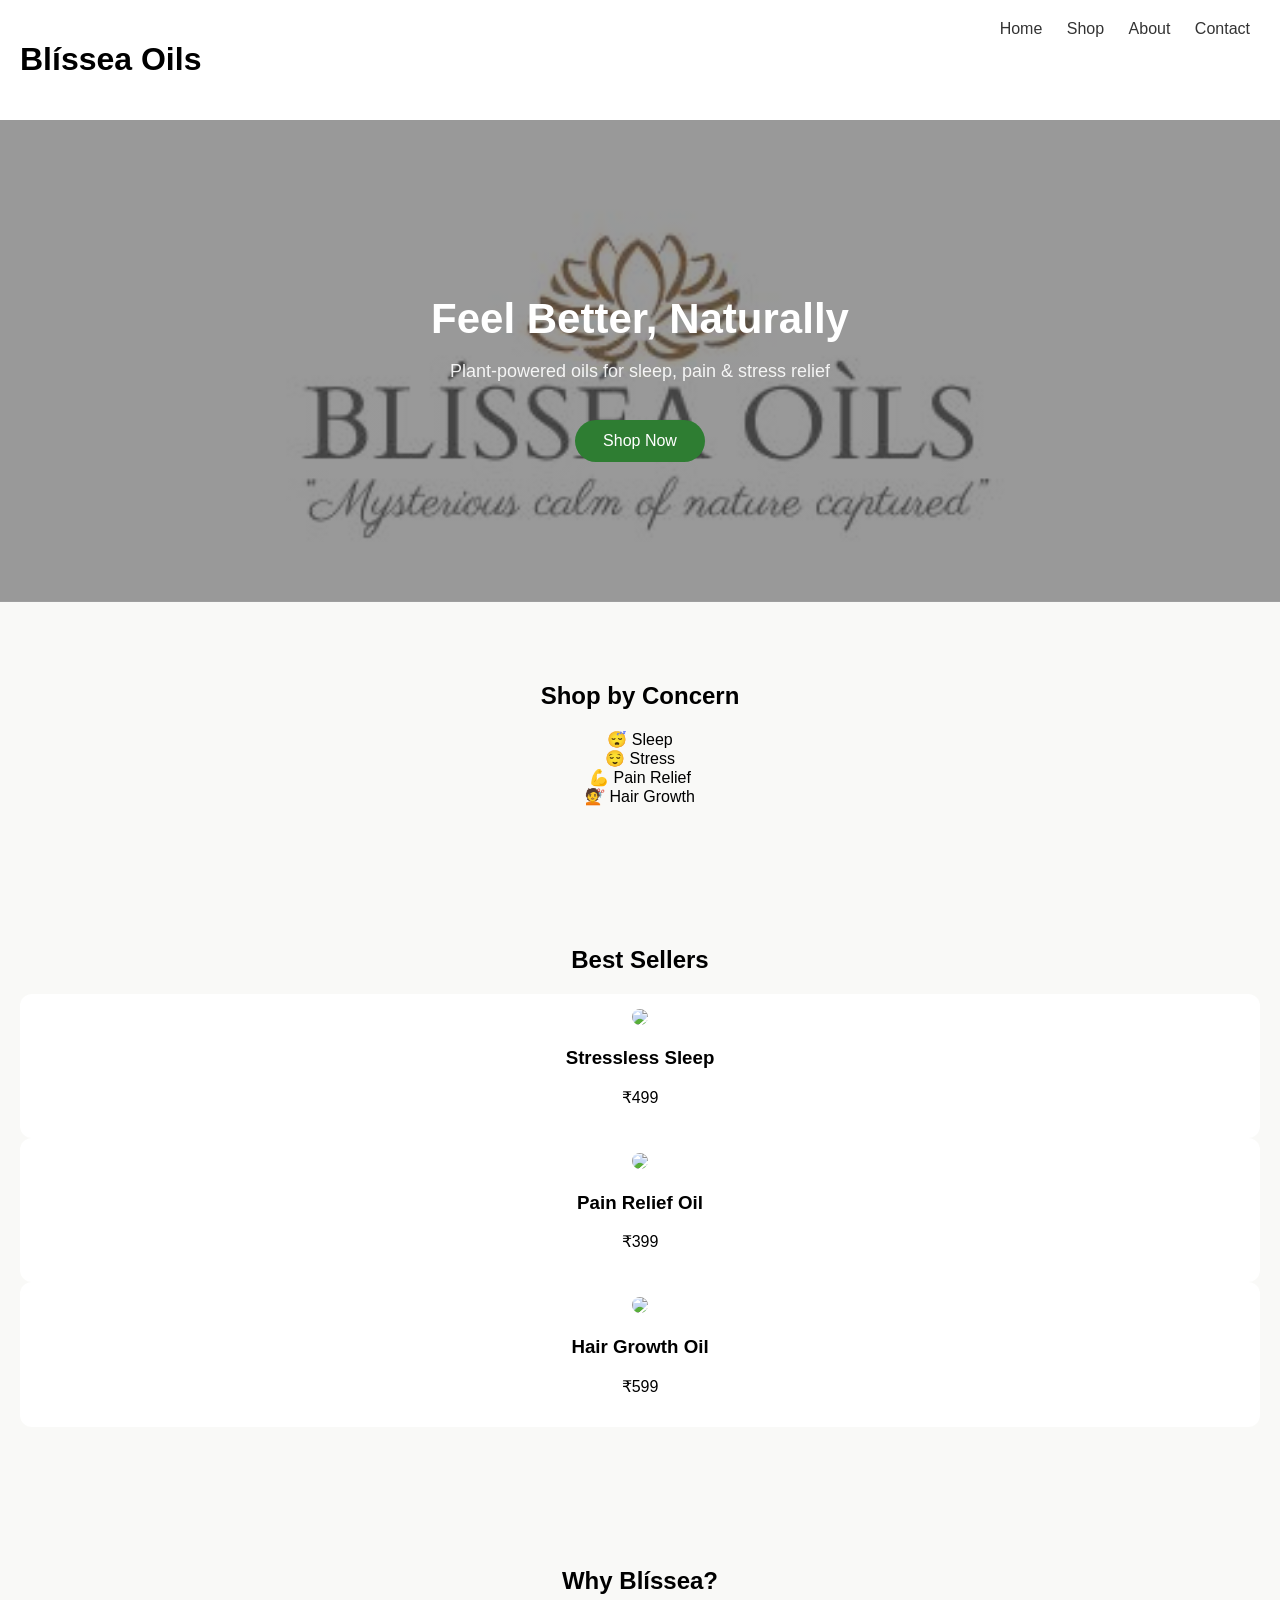
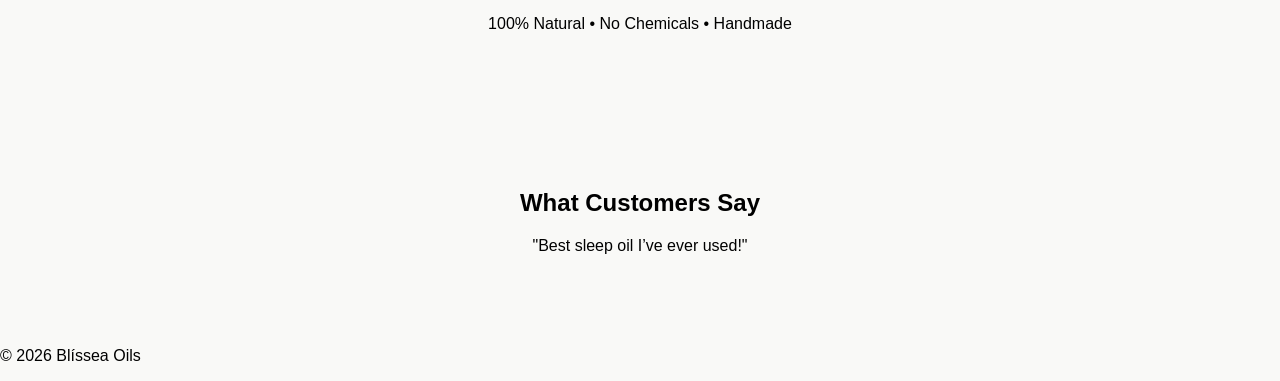
==== index.html @ c5b2d0a0 "Add files via upload" ====
<!DOCTYPE html>
<html lang="en">
<head>
  <meta charset="UTF-8">
  <title>Blíssea Oils</title>
  <link rel="stylesheet" href="style.css">
</head>
<body>

<!-- NAVBAR -->
<header>
  <h1>Blíssea Oils</h1>
  <nav>
    <a href="#">Home</a>
    <a href="#">Shop</a>
    <a href="#">About</a>
    <a href="#">Contact</a>
  </nav>
</header>

<!-- HERO -->
<section class="hero">
  <h2>Feel Better, Naturally</h2>
  <p>Plant-powered oils for sleep, pain & stress relief</p>
  <button>Shop Now</button>
</section>

<!-- CATEGORIES -->
<section class="categories">
  <h2>Shop by Concern</h2>
  <div class="grid">
    <div>😴 Sleep</div>
    <div>😌 Stress</div>
    <div>💪 Pain Relief</div>
    <div>💇 Hair Growth</div>
  </div>
</section>

<!-- PRODUCTS -->
<section class="products">
  <h2>Best Sellers</h2>
  <div class="grid">
    <div class="card">
      <img src="images/sleep.jpg">
      <h3>Stressless Sleep</h3>
      <p>₹499</p>
    </div>

    <div class="card">
      <img src="images/pain.jpg">
      <h3>Pain Relief Oil</h3>
      <p>₹399</p>
    </div>

    <div class="card">
      <img src="images/hair.jpg">
      <h3>Hair Growth Oil</h3>
      <p>₹599</p>
    </div>
  </div>
</section>

<!-- WHY US -->
<section class="why">
  <h2>Why Blíssea?</h2>
  <p>100% Natural • No Chemicals • Handmade</p>
</section>

<!-- TESTIMONIAL -->
<section class="testimonials">
  <h2>What Customers Say</h2>
  <p>"Best sleep oil I’ve ever used!"</p>
</section>

<!-- FOOTER -->
<footer>
  <p>© 2026 Blíssea Oils</p>
</footer>

</body>
</html>
---- style.css ----
body {
  font-family: Arial;
  margin: 0;
  background: #f9f9f7;
}

header {
  display: flex;
  justify-content: space-between;
  padding: 20px;
  background: white;
}

nav a {
  margin: 10px;
  text-decoration: none;
  color: #333;
}
.hero {
  background: linear-gradient(rgba(0,0,0,0.4), rgba(0,0,0,0.4)),
              url("./images/hero.jpg");
  background-size: cover;
  background-position: center;
  color: white;
  text-align: center;
  padding: 140px 20px;
}

section {
  padding: 60px 20px;
  text-align: center;
}

h2 {
  margin-bottom: 20px;
}
.hero h2 {
  font-size: 42px;
  margin-bottom: 10px;
}

.hero p {
  font-size: 18px;
  opacity: 0.9;
}

.hero button {
  margin-top: 20px;
  padding: 12px 28px;
  background: #2e7d32;
  border: none;
  color: white;
  font-size: 16px;
  border-radius: 30px;
  cursor: pointer;
}
}

.grid {
  display: flex;
  gap: 20px;
  padding: 20px;
}

.card {
  background: white;
  padding: 15px;
  border-radius: 12px;
  transition: 0.3s;
  text-align: center;
}

.card img {
  width: 100%;
  border-radius: 10px;
}

.card:hover {
  transform: translateY(-8px);
}
}

footer {
  text-align: center;
  padding: 20px;
}
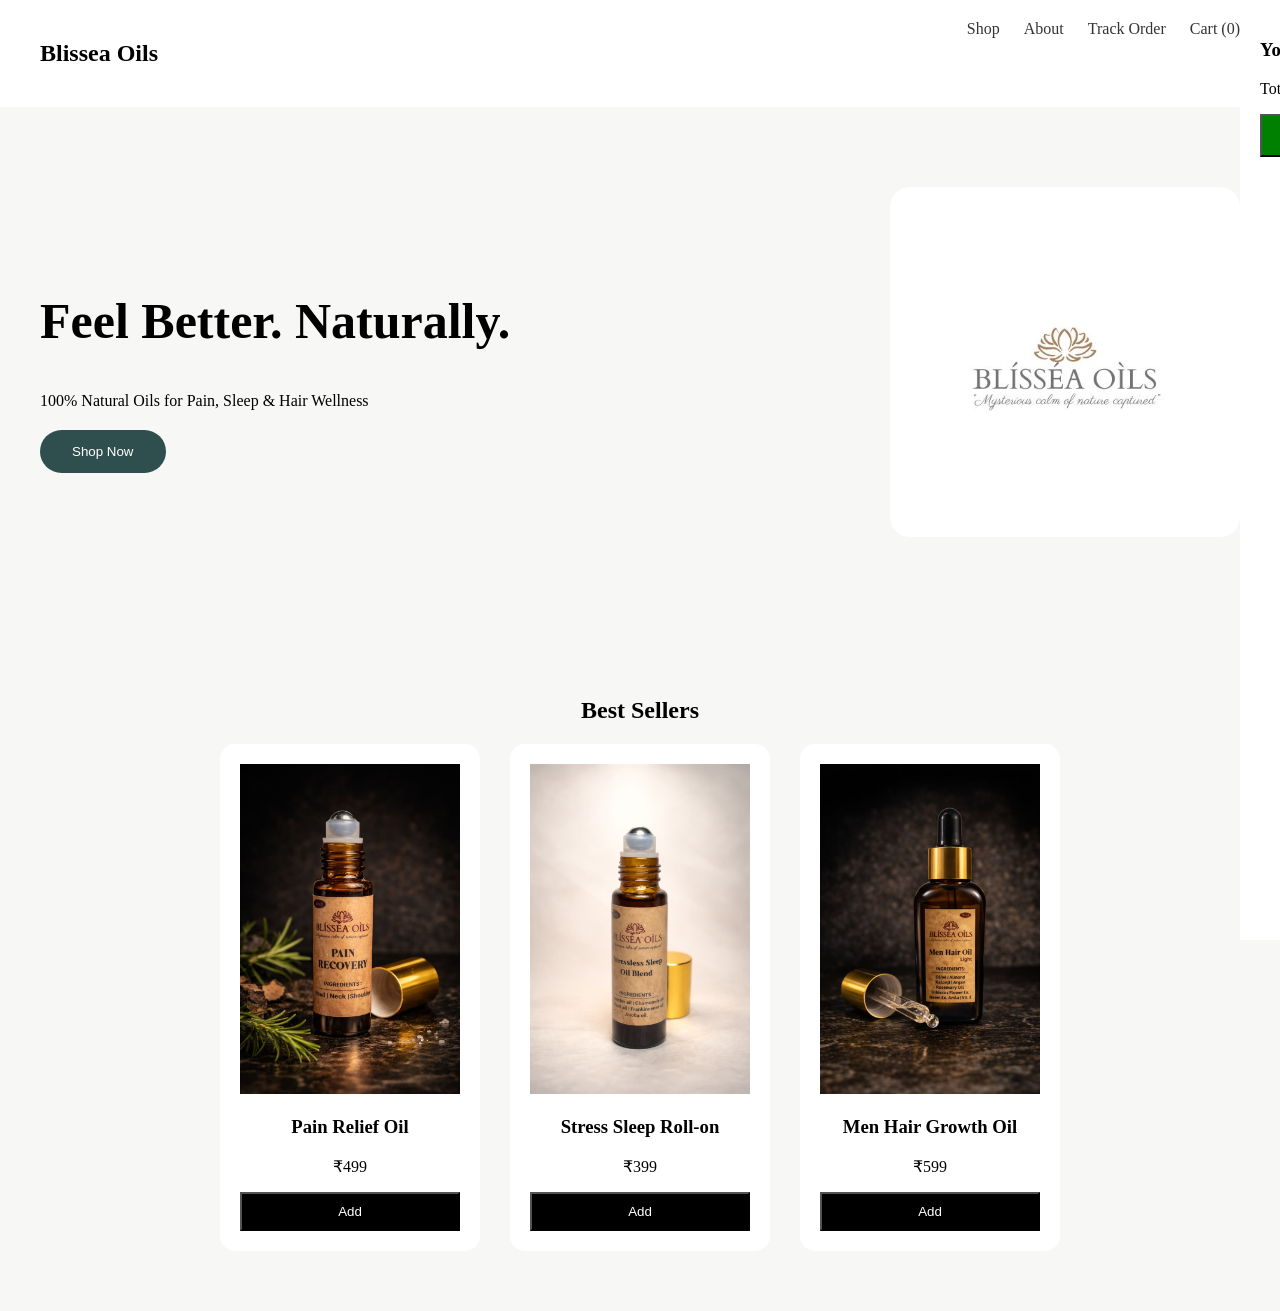
==== commit 5d3c4434: "Add files via upload" ====
--- a/index.html
+++ b/index.html
@@ -1,81 +1,77 @@
 <!DOCTYPE html>
 <html lang="en">
 <head>
-  <meta charset="UTF-8">
-  <title>Blíssea Oils</title>
-  <link rel="stylesheet" href="style.css">
+<meta charset="UTF-8">
+<meta name="viewport" content="width=device-width, initial-scale=1.0">
+<title>Blissea Oils</title>
+
+<link rel="stylesheet" href="style.css">
+
+<!-- Razorpay -->
+<script src="https://checkout.razorpay.com/v1/checkout.js"></script>
 </head>
+
 <body>
 
-<!-- NAVBAR -->
 <header>
-  <h1>Blíssea Oils</h1>
+  <h2 class="logo">Blissea Oils</h2>
   <nav>
-    <a href="#">Home</a>
-    <a href="#">Shop</a>
+    <a href="#products">Shop</a>
     <a href="#">About</a>
-    <a href="#">Contact</a>
+    <a href="track.html">Track Order</a>
+    <a href="#" onclick="toggleCart()">Cart (<span id="cart-count">0</span>)</a>
   </nav>
 </header>
 
 <!-- HERO -->
 <section class="hero">
-  <h2>Feel Better, Naturally</h2>
-  <p>Plant-powered oils for sleep, pain & stress relief</p>
-  <button>Shop Now</button>
+  <div class="hero-text">
+    <h1>Feel Better. Naturally.</h1>
+    <p>100% Natural Oils for Pain, Sleep & Hair Wellness</p>
+    <button onclick="scrollToProducts()">Shop Now</button>
+  </div>
+  <img src="images/hero.jpg" class="hero-img">
 </section>
 
-<!-- CATEGORIES -->
-<section class="categories">
-  <h2>Shop by Concern</h2>
-  <div class="grid">
-    <div>😴 Sleep</div>
-    <div>😌 Stress</div>
-    <div>💪 Pain Relief</div>
-    <div>💇 Hair Growth</div>
+<!-- PRODUCTS -->
+<section id="products">
+  <h2>Best Sellers</h2>
+
+  <div class="product-grid">
+
+    <div class="product">
+      <img src="images/pain.jpg">
+      <h3>Pain Relief Oil</h3>
+      <p>₹499</p>
+      <button onclick="addToCart('Pain Relief Oil', 499)">Add</button>
+    </div>
+
+    <div class="product">
+      <img src="images/sleep.jpg">
+      <h3>Stress Sleep Roll-on</h3>
+      <p>₹399</p>
+      <button onclick="addToCart('Stress Sleep Roll-on', 399)">Add</button>
+    </div>
+
+    <div class="product">
+      <img src="images/menhair.jpg">
+      <h3>Men Hair Growth Oil</h3>
+      <p>₹599</p>
+      <button onclick="addToCart('Men Hair Growth Oil', 599)">Add</button>
+    </div>
+
   </div>
 </section>
 
-<!-- PRODUCTS -->
-<section class="products">
-  <h2>Best Sellers</h2>
-  <div class="grid">
-    <div class="card">
-      <img src="images/sleep.jpg">
-      <h3>Stressless Sleep</h3>
-      <p>₹499</p>
-    </div>
+<!-- CART DRAWER -->
+<div id="cart" class="cart">
+  <h3>Your Cart</h3>
+  <ul id="cart-items"></ul>
+  <p>Total: ₹<span id="cart-total">0</span></p>
+  <button onclick="payNow()" class="checkout">Pay Now</button>
+</div>
 
-    <div class="card">
-      <img src="images/pain.jpg">
-      <h3>Pain Relief Oil</h3>
-      <p>₹399</p>
-    </div>
-
-    <div class="card">
-      <img src="images/hair.jpg">
-      <h3>Hair Growth Oil</h3>
-      <p>₹599</p>
-    </div>
-  </div>
-</section>
-
-<!-- WHY US -->
-<section class="why">
-  <h2>Why Blíssea?</h2>
-  <p>100% Natural • No Chemicals • Handmade</p>
-</section>
-
-<!-- TESTIMONIAL -->
-<section class="testimonials">
-  <h2>What Customers Say</h2>
-  <p>"Best sleep oil I’ve ever used!"</p>
-</section>
-
-<!-- FOOTER -->
-<footer>
-  <p>© 2026 Blíssea Oils</p>
-</footer>
+<script src="script.js"></script>
 
 </body>
 </html>
--- a/style.css
+++ b/style.css
@@ -1,86 +1,122 @@
 body {
-  font-family: Arial;
   margin: 0;
-  background: #f9f9f7;
+  font-family: 'Segoe UI';
+  background: #f7f7f5;
 }
 
+/* NAV */
 header {
   display: flex;
   justify-content: space-between;
-  padding: 20px;
+  padding: 20px 40px;
   background: white;
+  position: sticky;
+  top: 0;
 }
 
 nav a {
-  margin: 10px;
+  margin-left: 20px;
+  color: #333;
   text-decoration: none;
-  color: #333;
-}
-.hero {
-  background: linear-gradient(rgba(0,0,0,0.4), rgba(0,0,0,0.4)),
-              url("./images/hero.jpg");
-  background-size: cover;
-  background-position: center;
-  color: white;
-  text-align: center;
-  padding: 140px 20px;
 }
 
-section {
+/* HERO */
+.hero {
+  display: flex;
+  align-items: center;
+  justify-content: space-between;
+  padding: 80px 40px;
+}
+
+.hero h1 {
+  font-size: 50px;
+}
+
+.hero p {
+  margin: 20px 0;
+}
+
+.hero button {
+  background: #2f4f4f;
+  color: white;
+  padding: 14px 32px;
+  border-radius: 30px;
+  border: none;
+}
+
+.hero-img {
+  width: 350px;
+  border-radius: 20px;
+}
+
+/* PRODUCTS */
+#products {
   padding: 60px 20px;
   text-align: center;
 }
 
-h2 {
-  margin-bottom: 20px;
-}
-.hero h2 {
-  font-size: 42px;
-  margin-bottom: 10px;
+.product-grid {
+  display: flex;
+  flex-wrap: wrap;
+  justify-content: center;
+  gap: 30px;
 }
 
-.hero p {
-  font-size: 18px;
-  opacity: 0.9;
+.product {
+  background: white;
+  padding: 20px;
+  border-radius: 15px;
+  width: 220px;
+  transition: 0.3s;
 }
 
-.hero button {
-  margin-top: 20px;
-  padding: 12px 28px;
-  background: #2e7d32;
-  border: none;
-  color: white;
-  font-size: 16px;
-  border-radius: 30px;
-  cursor: pointer;
-}
+.product:hover {
+  transform: translateY(-5px);
 }
 
-.grid {
-  display: flex;
-  gap: 20px;
-  padding: 20px;
+.product img {
+  width: 100%;
 }
 
-.card {
-  background: white;
-  padding: 15px;
-  border-radius: 12px;
-  transition: 0.3s;
-  text-align: center;
+.product button {
+  background: black;
+  color: white;
+  padding: 10px;
+  width: 100%;
 }
 
-.card img {
-  width: 100%;
-  border-radius: 10px;
+/* CART */
+.cart {
+  position: fixed;
+  right: -320px;
+  top: 0;
+  width: 320px;
+  height: 100%;
+  background: white;
+  padding: 20px;
+  transition: 0.3s;
 }
 
-.card:hover {
-  transform: translateY(-8px);
-}
+.cart.active {
+  right: 0;
 }
 
-footer {
-  text-align: center;
-  padding: 20px;
+.checkout {
+  background: green;
+  color: white;
+  padding: 12px;
+  width: 100%;
+}
+
+/* MOBILE */
+@media(max-width:768px){
+  .hero {
+    flex-direction: column;
+    text-align: center;
+  }
+
+  .hero-img {
+    margin-top: 20px;
+    width: 90%;
+  }
 }
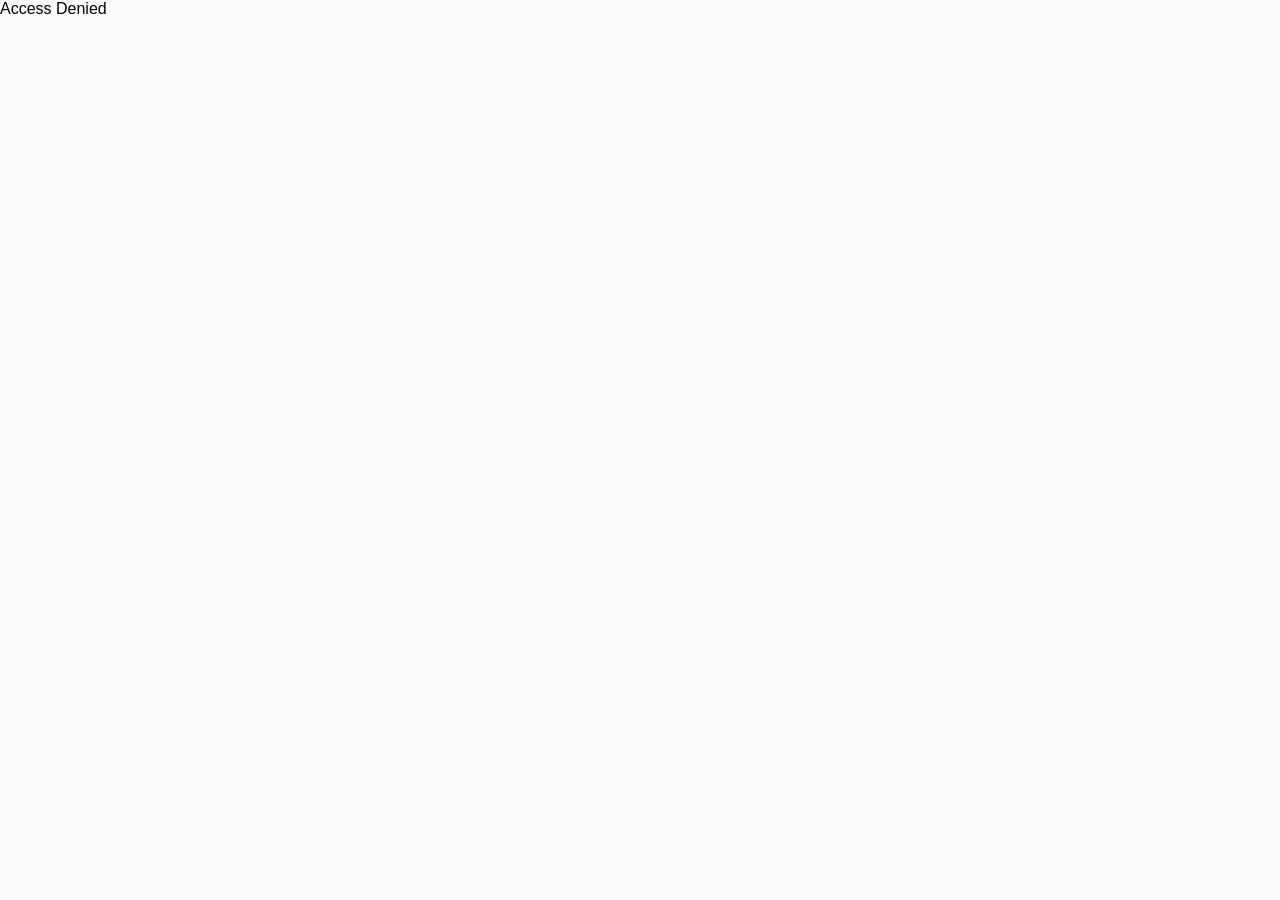
==== commit 812f725d: "Add files via upload" ====
--- a/index.html
+++ b/index.html
@@ -3,8 +3,7 @@
 <head>
 <meta charset="UTF-8">
 <meta name="viewport" content="width=device-width, initial-scale=1.0">
-<title>Blissea Oils</title>
-
+<title>Blíssea Oils</title>
 <link rel="stylesheet" href="style.css">
 
 <!-- Razorpay -->
@@ -14,62 +13,79 @@
 <body>
 
 <header>
-  <h2 class="logo">Blissea Oils</h2>
+  <h1>Blíssea Oils</h1>
   <nav>
+    <a href="#">Home</a>
     <a href="#products">Shop</a>
-    <a href="#">About</a>
-    <a href="track.html">Track Order</a>
-    <a href="#" onclick="toggleCart()">Cart (<span id="cart-count">0</span>)</a>
+    <a href="#reviews">Reviews</a>
+    <a href="#contact">Contact</a>
   </nav>
+
+  <div class="icons">
+    <span onclick="toggleWishlist()">❤️</span>
+    <span onclick="toggleCart()">🛒</span>
+  </div>
 </header>
 
-<!-- HERO -->
 <section class="hero">
-  <div class="hero-text">
-    <h1>Feel Better. Naturally.</h1>
-    <p>100% Natural Oils for Pain, Sleep & Hair Wellness</p>
-    <button onclick="scrollToProducts()">Shop Now</button>
-  </div>
-  <img src="images/hero.jpg" class="hero-img">
+  <h2>Pure Wellness. Premium Oils.</h2>
+  <button onclick="scrollToProducts()">Shop Now</button>
 </section>
 
-<!-- PRODUCTS -->
-<section id="products">
-  <h2>Best Sellers</h2>
+<section id="products" class="products"></section>
 
-  <div class="product-grid">
+<!-- CART -->
+<div id="cart" class="cart">
+  <h2>Cart</h2>
+  <ul id="cart-items"></ul>
+  <h3 id="total"></h3>
+  <button onclick="checkout()">Checkout</button>
+</div>
 
-    <div class="product">
-      <img src="images/pain.jpg">
-      <h3>Pain Relief Oil</h3>
-      <p>₹499</p>
-      <button onclick="addToCart('Pain Relief Oil', 499)">Add</button>
-    </div>
+<!-- WISHLIST -->
+<div id="wishlist" class="wishlist">
+  <h2>Wishlist</h2>
+  <ul id="wishlist-items"></ul>
+</div>
 
-    <div class="product">
-      <img src="images/sleep.jpg">
-      <h3>Stress Sleep Roll-on</h3>
-      <p>₹399</p>
-      <button onclick="addToCart('Stress Sleep Roll-on', 399)">Add</button>
-    </div>
+<!-- REVIEWS -->
+<section id="reviews">
+  <h2>Customer Reviews</h2>
+  <div id="review-list"></div>
 
-    <div class="product">
-      <img src="images/menhair.jpg">
-      <h3>Men Hair Growth Oil</h3>
-      <p>₹599</p>
-      <button onclick="addToCart('Men Hair Growth Oil', 599)">Add</button>
-    </div>
-
-  </div>
+  <input id="review-input" placeholder="Write review">
+  <button onclick="submitReview()">Submit</button>
 </section>
 
-<!-- CART DRAWER -->
-<div id="cart" class="cart">
-  <h3>Your Cart</h3>
-  <ul id="cart-items"></ul>
-  <p>Total: ₹<span id="cart-total">0</span></p>
-  <button onclick="payNow()" class="checkout">Pay Now</button>
-</div>
+<!-- TRACK -->
+<section>
+  <h2>Track Order</h2>
+  <input id="track-id" placeholder="Enter Order ID">
+  <button onclick="trackOrder()">Track</button>
+</section>
+
+<!-- CONTACT -->
+<section id="contact">
+  <h2>Contact</h2>
+  <p>Email: your@email.com</p>
+  <p>Phone: +91 9999999999</p>
+  <a href="https://instagram.com/YOURPAGE" target="_blank">Instagram</a>
+</section>
+
+<!-- FIREBASE -->
+<script src="https://www.gstatic.com/firebasejs/10.7.0/firebase-app.js"></script>
+<script src="https://www.gstatic.com/firebasejs/10.7.0/firebase-firestore.js"></script>
+
+<script>
+const firebaseConfig = {
+  apiKey: "YOUR_KEY",
+  authDomain: "YOUR_DOMAIN",
+  projectId: "YOUR_ID",
+};
+
+firebase.initializeApp(firebaseConfig);
+const db = firebase.firestore();
+</script>
 
 <script src="script.js"></script>
 
--- a/style.css
+++ b/style.css
@@ -1,122 +1,66 @@
 body {
   margin: 0;
-  font-family: 'Segoe UI';
-  background: #f7f7f5;
+  font-family: Arial;
+  background: #fafafa;
 }
 
-/* NAV */
 header {
   display: flex;
   justify-content: space-between;
-  padding: 20px 40px;
-  background: white;
-  position: sticky;
-  top: 0;
+  padding: 15px;
+  background: #eef3ee;
 }
 
 nav a {
-  margin-left: 20px;
+  margin: 10px;
+  text-decoration: none;
   color: #333;
-  text-decoration: none;
 }
 
-/* HERO */
 .hero {
-  display: flex;
-  align-items: center;
-  justify-content: space-between;
-  padding: 80px 40px;
+  text-align: center;
+  padding: 80px;
+  background: #e6efe6;
 }
 
-.hero h1 {
-  font-size: 50px;
-}
-
-.hero p {
-  margin: 20px 0;
-}
-
-.hero button {
-  background: #2f4f4f;
-  color: white;
-  padding: 14px 32px;
-  border-radius: 30px;
-  border: none;
-}
-
-.hero-img {
-  width: 350px;
-  border-radius: 20px;
-}
-
-/* PRODUCTS */
-#products {
-  padding: 60px 20px;
-  text-align: center;
-}
-
-.product-grid {
-  display: flex;
-  flex-wrap: wrap;
-  justify-content: center;
-  gap: 30px;
+.products {
+  display: grid;
+  grid-template-columns: repeat(auto-fit, minmax(220px,1fr));
+  gap: 20px;
+  padding: 20px;
 }
 
 .product {
   background: white;
-  padding: 20px;
-  border-radius: 15px;
-  width: 220px;
-  transition: 0.3s;
-}
-
-.product:hover {
-  transform: translateY(-5px);
+  padding: 15px;
+  text-align: center;
+  border-radius: 10px;
 }
 
 .product img {
   width: 100%;
 }
 
-.product button {
-  background: black;
+button {
+  padding: 10px;
+  margin: 5px;
+  border: none;
+  background: #5c7c5c;
   color: white;
-  padding: 10px;
-  width: 100%;
+  cursor: pointer;
 }
 
-/* CART */
-.cart {
+.cart, .wishlist {
   position: fixed;
-  right: -320px;
+  right: -350px;
   top: 0;
-  width: 320px;
+  width: 300px;
   height: 100%;
   background: white;
-  padding: 20px;
   transition: 0.3s;
+  padding: 15px;
 }
 
-.cart.active {
+.cart.active, .wishlist.active {
   right: 0;
-}
-
-.checkout {
-  background: green;
-  color: white;
-  padding: 12px;
-  width: 100%;
-}
-
-/* MOBILE */
-@media(max-width:768px){
-  .hero {
-    flex-direction: column;
-    text-align: center;
-  }
-
-  .hero-img {
-    margin-top: 20px;
-    width: 90%;
-  }
 }
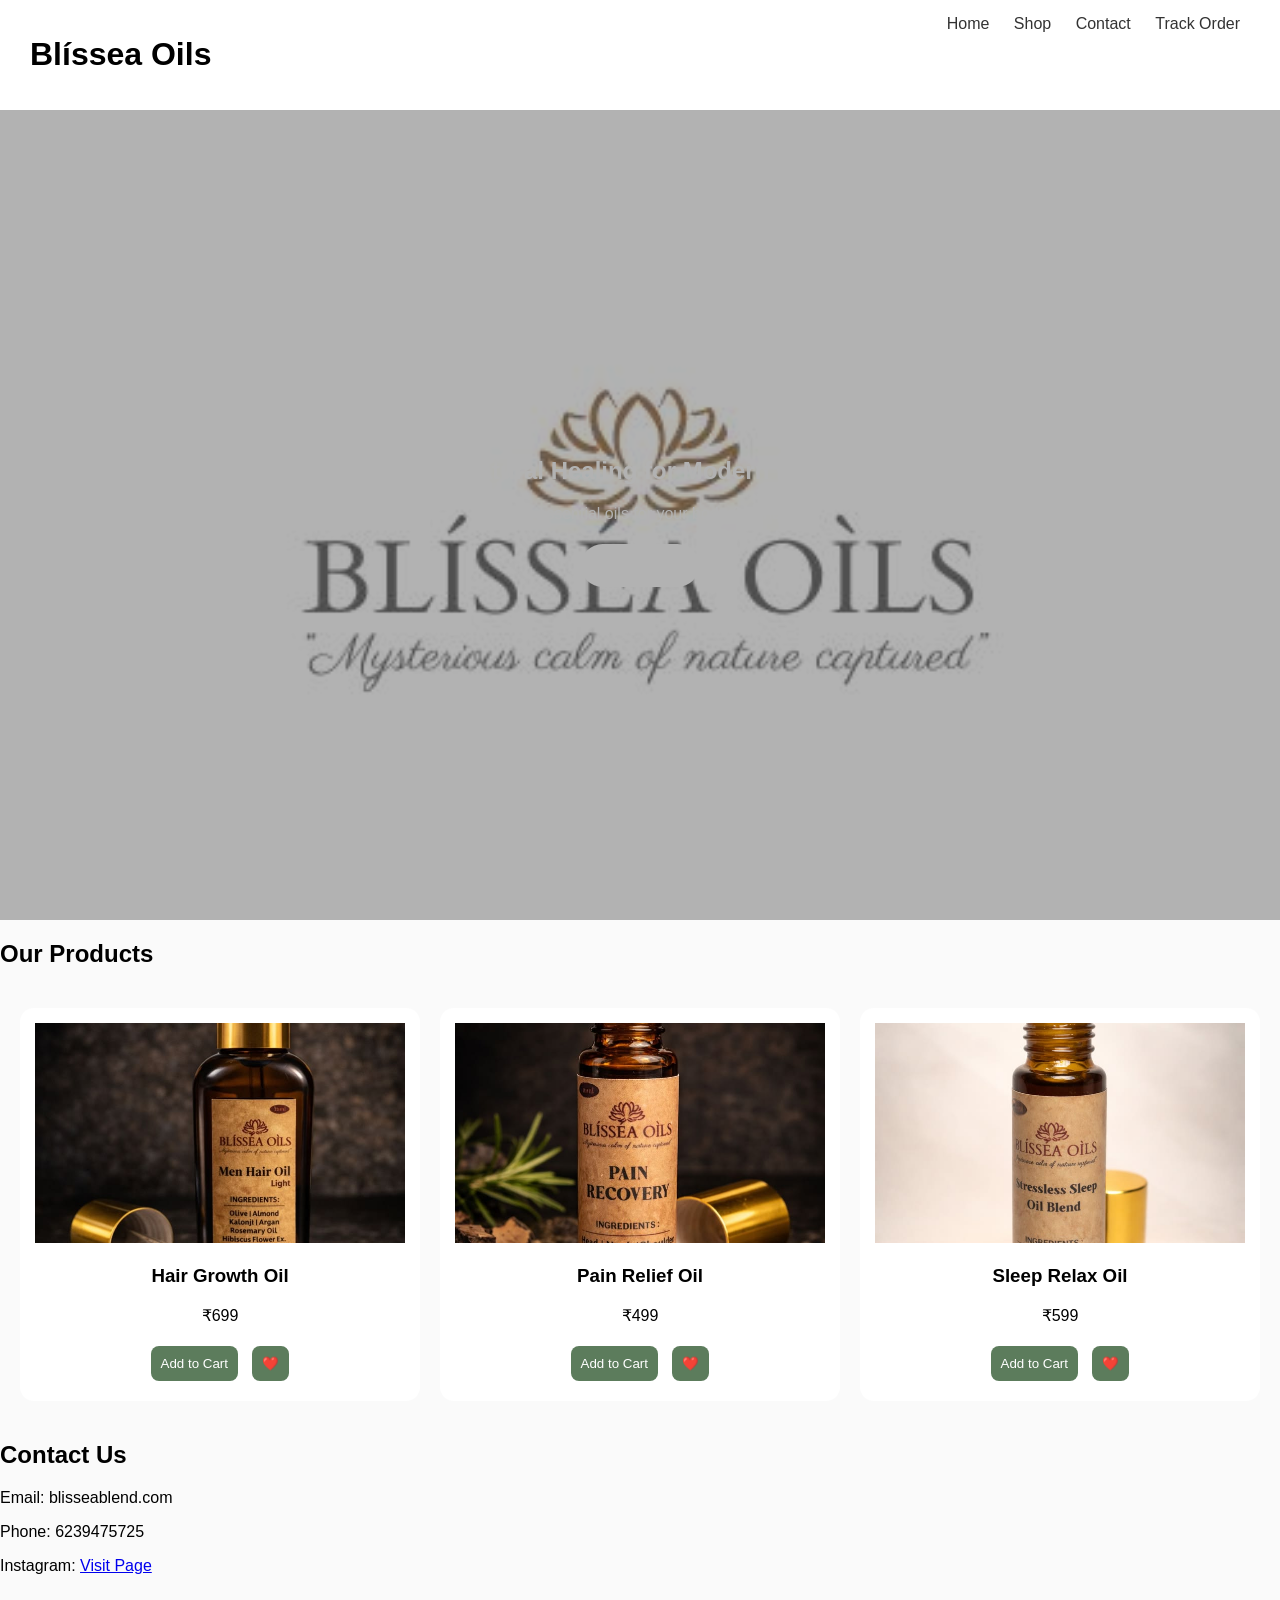
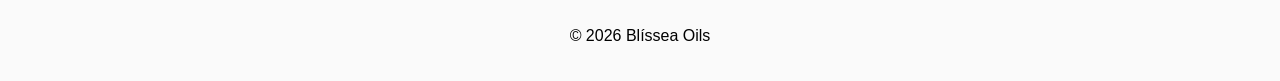
==== commit 6226c1e1: "Add files via upload" ====
--- a/index.html
+++ b/index.html
@@ -5,9 +5,6 @@
 <meta name="viewport" content="width=device-width, initial-scale=1.0">
 <title>Blíssea Oils</title>
 <link rel="stylesheet" href="style.css">
-
-<!-- Razorpay -->
-<script src="https://checkout.razorpay.com/v1/checkout.js"></script>
 </head>
 
 <body>
@@ -17,77 +14,38 @@
   <nav>
     <a href="#">Home</a>
     <a href="#products">Shop</a>
-    <a href="#reviews">Reviews</a>
     <a href="#contact">Contact</a>
+    <a href="track.html">Track Order</a>
   </nav>
-
-  <div class="icons">
-    <span onclick="toggleWishlist()">❤️</span>
-    <span onclick="toggleCart()">🛒</span>
-  </div>
 </header>
 
+<!-- HERO -->
 <section class="hero">
-  <h2>Pure Wellness. Premium Oils.</h2>
-  <button onclick="scrollToProducts()">Shop Now</button>
+  <div class="hero-content">
+    <h2>Natural Healing for Modern Life</h2>
+    <p>Pure essential oils for your body & mind</p>
+    <button onclick="scrollToProducts()">Shop Now</button>
+  </div>
 </section>
 
-<section id="products" class="products"></section>
-
-<!-- CART -->
-<div id="cart" class="cart">
-  <h2>Cart</h2>
-  <ul id="cart-items"></ul>
-  <h3 id="total"></h3>
-  <button onclick="checkout()">Checkout</button>
-</div>
-
-<!-- WISHLIST -->
-<div id="wishlist" class="wishlist">
-  <h2>Wishlist</h2>
-  <ul id="wishlist-items"></ul>
-</div>
-
-<!-- REVIEWS -->
-<section id="reviews">
-  <h2>Customer Reviews</h2>
-  <div id="review-list"></div>
-
-  <input id="review-input" placeholder="Write review">
-  <button onclick="submitReview()">Submit</button>
-</section>
-
-<!-- TRACK -->
-<section>
-  <h2>Track Order</h2>
-  <input id="track-id" placeholder="Enter Order ID">
-  <button onclick="trackOrder()">Track</button>
+<!-- PRODUCTS -->
+<section id="products">
+  <h2>Our Products</h2>
+  <div class="products" id="product-list"></div>
 </section>
 
 <!-- CONTACT -->
 <section id="contact">
-  <h2>Contact</h2>
-  <p>Email: your@email.com</p>
-  <p>Phone: +91 9999999999</p>
-  <a href="https://instagram.com/YOURPAGE" target="_blank">Instagram</a>
+  <h2>Contact Us</h2>
+  <p>Email: blisseablend.com</p>
+  <p>Phone: 6239475725</p>
+  <p>Instagram: <a href="https://instagram.com" target="_blank">Visit Page</a></p>
 </section>
 
-<!-- FIREBASE -->
-<script src="https://www.gstatic.com/firebasejs/10.7.0/firebase-app.js"></script>
-<script src="https://www.gstatic.com/firebasejs/10.7.0/firebase-firestore.js"></script>
-
-<script>
-const firebaseConfig = {
-  apiKey: "YOUR_KEY",
-  authDomain: "YOUR_DOMAIN",
-  projectId: "YOUR_ID",
-};
-
-firebase.initializeApp(firebaseConfig);
-const db = firebase.firestore();
-</script>
+<footer>
+  <p>© 2026 Blíssea Oils</p>
+</footer>
 
 <script src="script.js"></script>
-
 </body>
 </html>
--- a/style.css
+++ b/style.css
@@ -1,31 +1,57 @@
 body {
   margin: 0;
-  font-family: Arial;
+  font-family: 'Segoe UI', sans-serif;
   background: #fafafa;
 }
 
 header {
   display: flex;
   justify-content: space-between;
-  padding: 15px;
-  background: #eef3ee;
+  padding: 15px 30px;
+  background: white;
+  box-shadow: 0 2px 10px rgba(0,0,0,0.05);
 }
 
 nav a {
-  margin: 10px;
+  margin: 0 10px;
   text-decoration: none;
   color: #333;
 }
 
 .hero {
+  height: 90vh;
+  background: url('images/hero.jpg') center/cover no-repeat;
+  display: flex;
+  align-items: center;
+  justify-content: center;
+  position: relative;
+}
+
+.hero::after {
+  content: "";
+  position: absolute;
+  width: 100%;
+  height: 100%;
+  background: rgba(0,0,0,0.3);
+}
+
+.hero-content {
+  position: relative;
+  color: white;
   text-align: center;
-  padding: 80px;
-  background: #e6efe6;
+}
+
+.hero button {
+  padding: 14px 28px;
+  border-radius: 30px;
+  background: white;
+  border: none;
+  cursor: pointer;
 }
 
 .products {
   display: grid;
-  grid-template-columns: repeat(auto-fit, minmax(220px,1fr));
+  grid-template-columns: repeat(auto-fit, minmax(220px, 1fr));
   gap: 20px;
   padding: 20px;
 }
@@ -33,34 +59,42 @@
 .product {
   background: white;
   padding: 15px;
+  border-radius: 14px;
+  transition: 0.35s;
   text-align: center;
-  border-radius: 10px;
+}
+
+.product:hover {
+  transform: translateY(-10px);
+  box-shadow: 0 15px 40px rgba(0,0,0,0.08);
 }
 
 .product img {
   width: 100%;
+  height: 220px;
+  object-fit: cover;
+  transition: 0.4s;
+}
+
+.product:hover img {
+  transform: scale(1.08);
 }
 
 button {
+  background: #5c7c5c;
+  color: white;
+  border: none;
   padding: 10px;
   margin: 5px;
-  border: none;
-  background: #5c7c5c;
-  color: white;
+  border-radius: 8px;
   cursor: pointer;
 }
 
-.cart, .wishlist {
-  position: fixed;
-  right: -350px;
-  top: 0;
-  width: 300px;
-  height: 100%;
-  background: white;
-  transition: 0.3s;
-  padding: 15px;
+button:hover {
+  background: #3e5f3e;
 }
 
-.cart.active, .wishlist.active {
-  right: 0;
+footer {
+  text-align: center;
+  padding: 20px;
 }
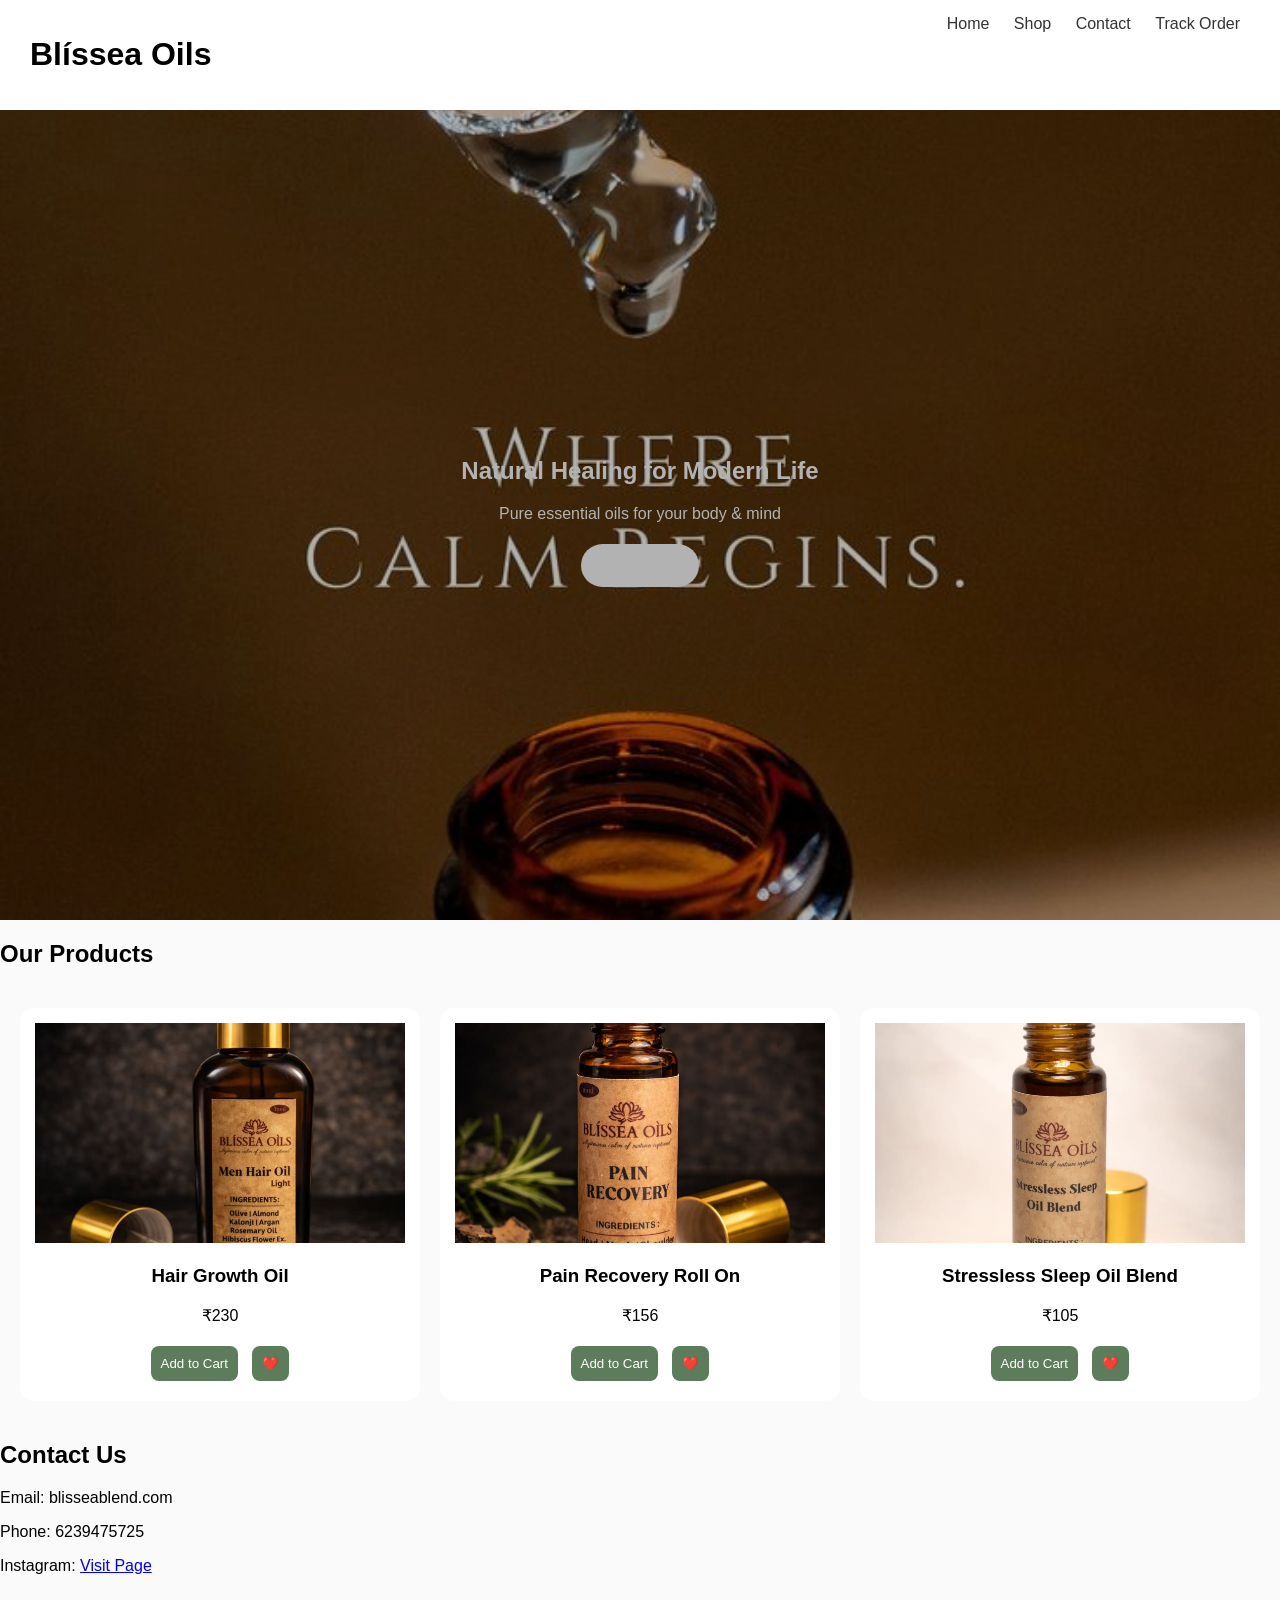
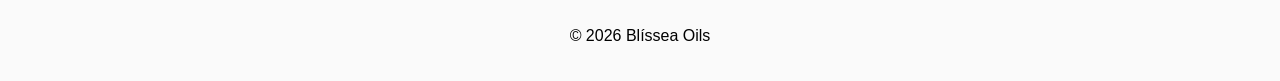
==== commit 4194820b: "Add files via upload" ====
--- a/index.html
+++ b/index.html
@@ -39,7 +39,7 @@
   <h2>Contact Us</h2>
   <p>Email: blisseablend.com</p>
   <p>Phone: 6239475725</p>
-  <p>Instagram: <a href="https://instagram.com" target="_blank">Visit Page</a></p>
+  <p>Instagram: <a href="https://www.instagram.com/blisseaoils?igsh=bnFuNWdiZDY4bW56&utm_source=qr" target="_blank">Visit Page</a></p>
 </section>
 
 <footer>
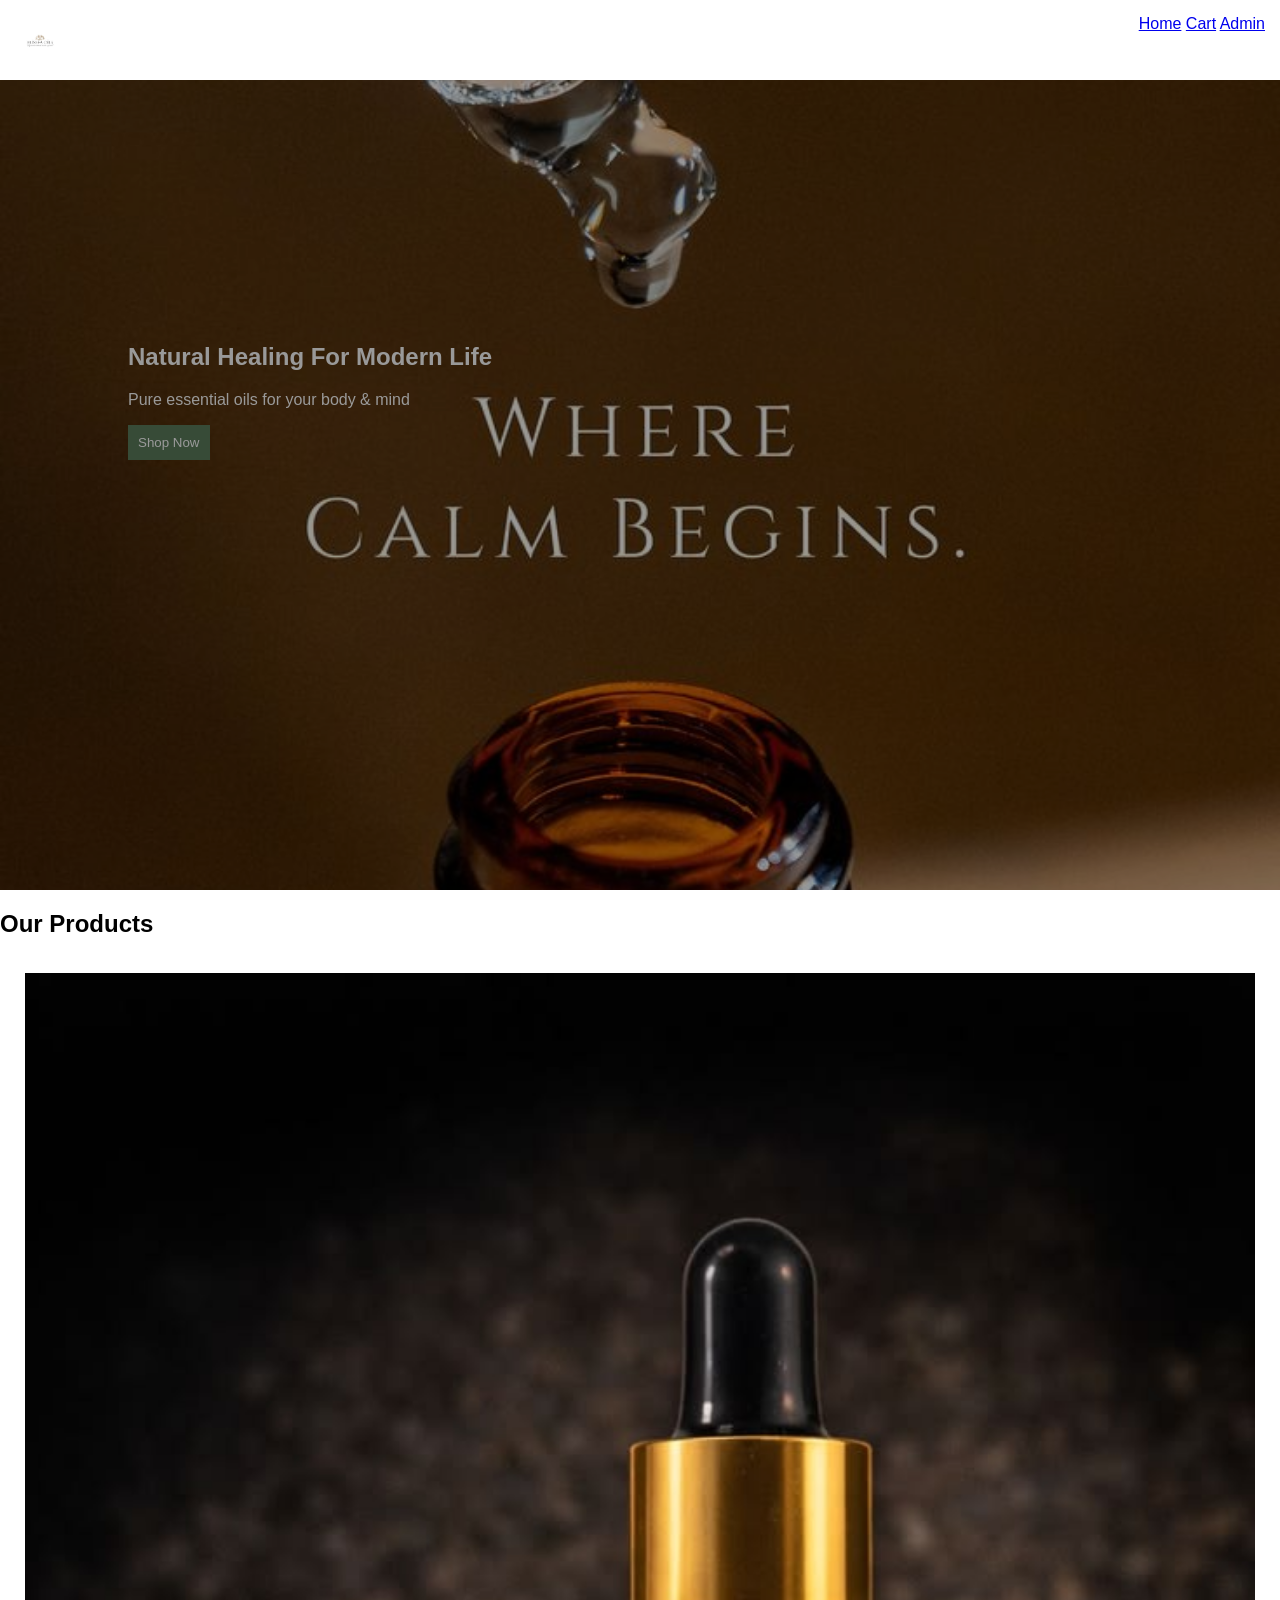
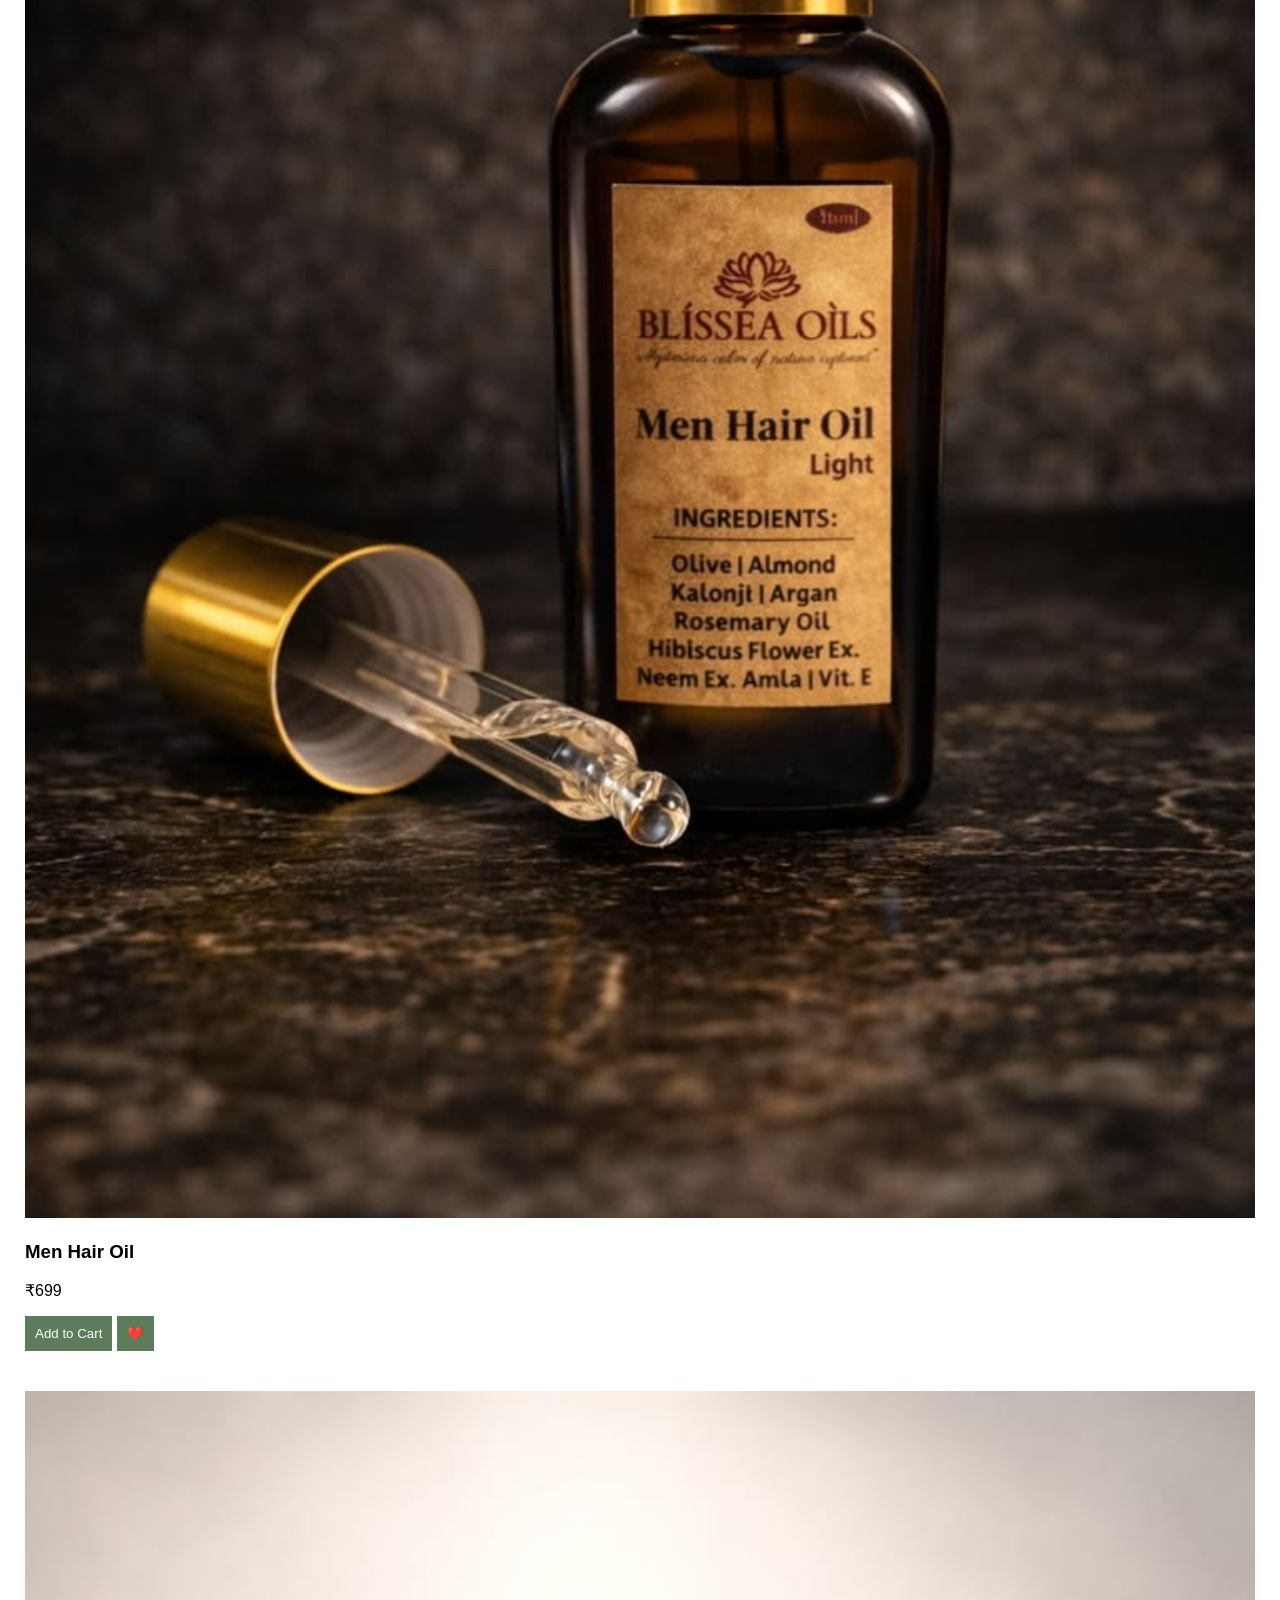
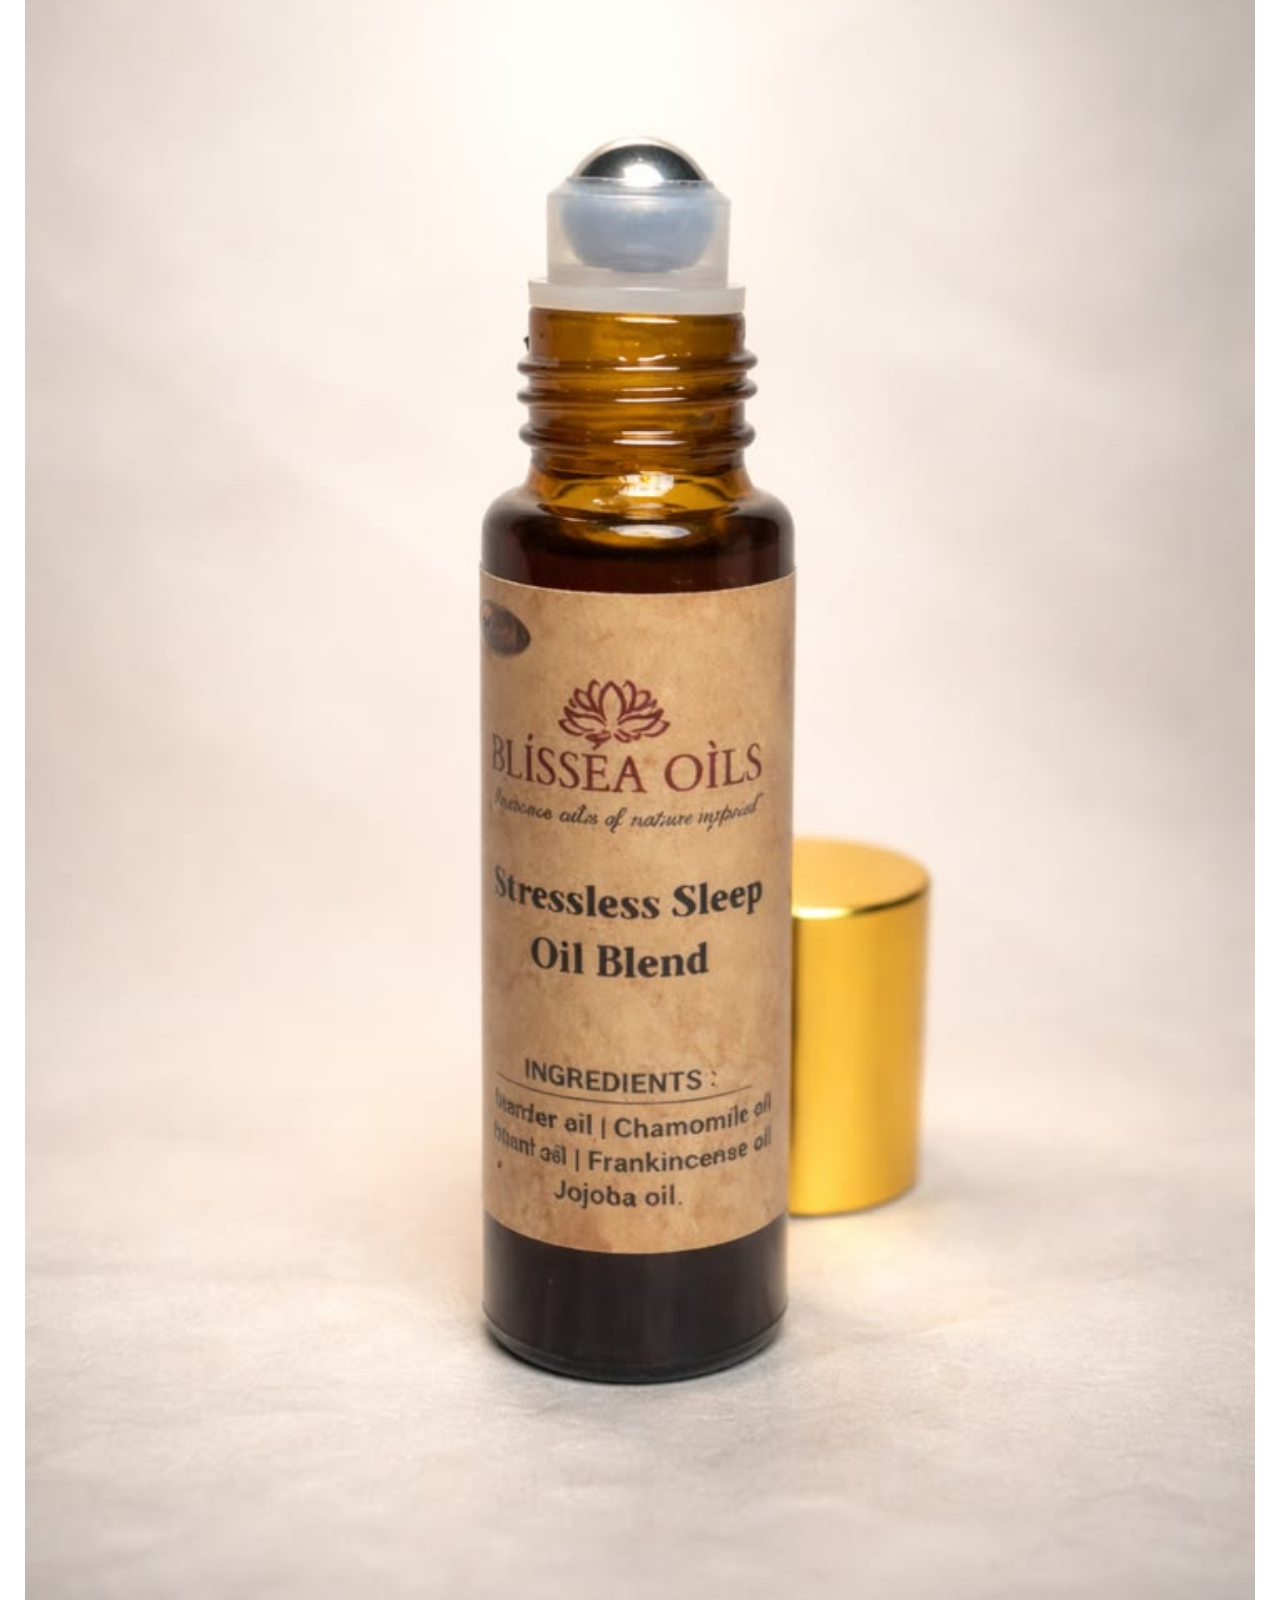
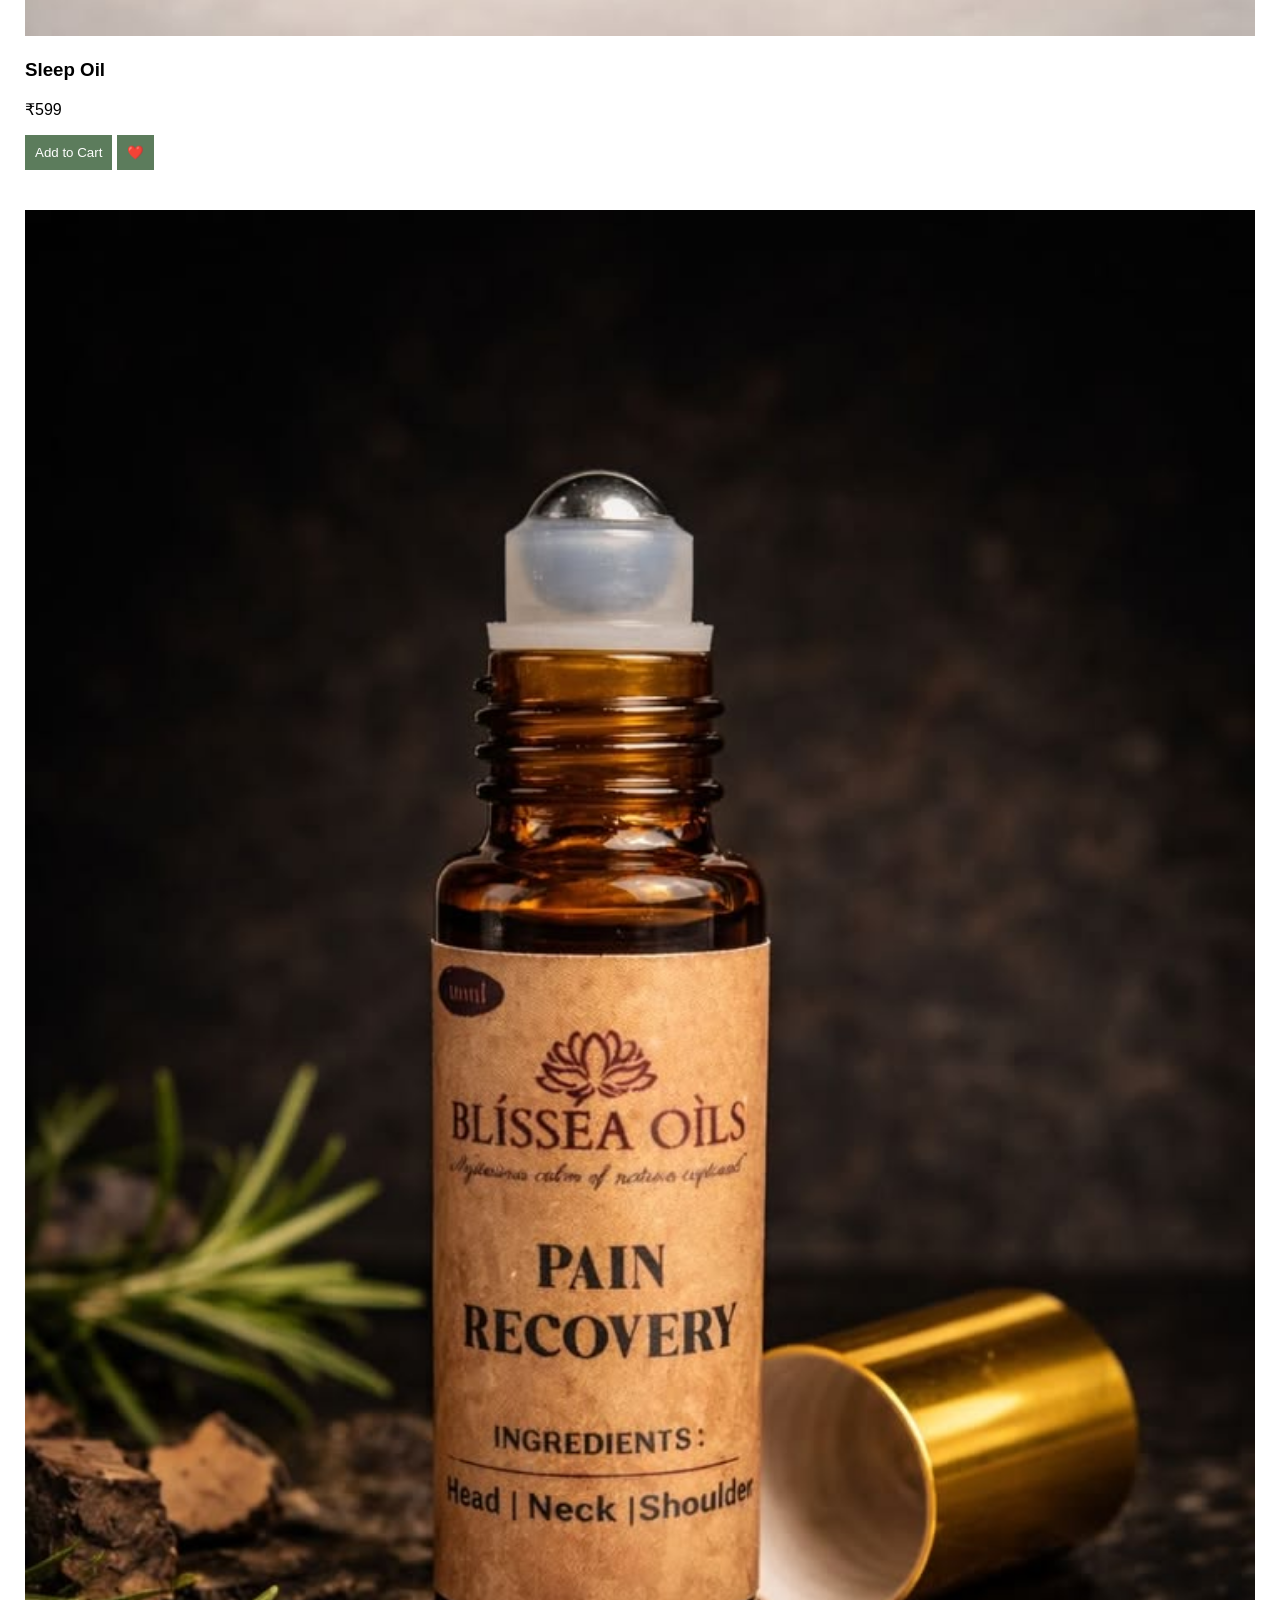
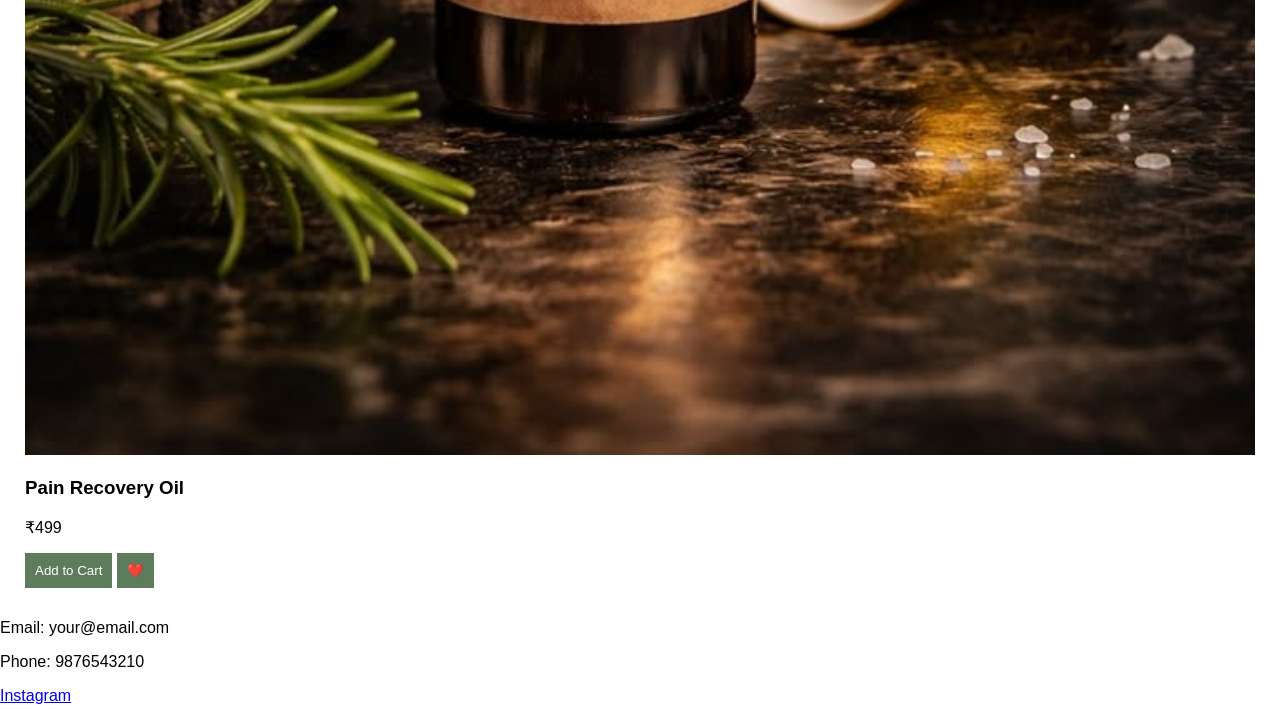
==== commit dbb54938: "Add files via upload" ====
--- a/index.html
+++ b/index.html
@@ -1,7 +1,6 @@
 <!DOCTYPE html>
-<html lang="en">
+<html>
 <head>
-<meta charset="UTF-8">
 <meta name="viewport" content="width=device-width, initial-scale=1.0">
 <title>Blíssea Oils</title>
 <link rel="stylesheet" href="style.css">
@@ -10,40 +9,31 @@
 <body>
 
 <header>
-  <h1>Blíssea Oils</h1>
+  <img src="images/logo.png" class="logo">
   <nav>
     <a href="#">Home</a>
-    <a href="#products">Shop</a>
-    <a href="#contact">Contact</a>
-    <a href="track.html">Track Order</a>
+    <a href="cart.html">Cart</a>
+    <a href="login.html">Admin</a>
   </nav>
 </header>
 
-<!-- HERO -->
 <section class="hero">
   <div class="hero-content">
-    <h2>Natural Healing for Modern Life</h2>
+    <h2>Natural Healing For Modern Life</h2>
     <p>Pure essential oils for your body & mind</p>
     <button onclick="scrollToProducts()">Shop Now</button>
   </div>
 </section>
 
-<!-- PRODUCTS -->
 <section id="products">
   <h2>Our Products</h2>
-  <div class="products" id="product-list"></div>
-</section>
-
-<!-- CONTACT -->
-<section id="contact">
-  <h2>Contact Us</h2>
-  <p>Email: blisseablend.com</p>
-  <p>Phone: 6239475725</p>
-  <p>Instagram: <a href="https://www.instagram.com/blisseaoils?igsh=bnFuNWdiZDY4bW56&utm_source=qr" target="_blank">Visit Page</a></p>
+  <div id="product-list"></div>
 </section>
 
 <footer>
-  <p>© 2026 Blíssea Oils</p>
+  <p>Email: your@email.com</p>
+  <p>Phone: 9876543210</p>
+  <p><a href="https://instagram.com">Instagram</a></p>
 </footer>
 
 <script src="script.js"></script>
--- a/style.css
+++ b/style.css
@@ -1,100 +1,49 @@
-body {
-  margin: 0;
-  font-family: 'Segoe UI', sans-serif;
-  background: #fafafa;
+body { margin:0; font-family:sans-serif; }
+
+header {
+  display:flex;
+  justify-content:space-between;
+  padding:15px;
+  background:white;
 }
 
-header {
-  display: flex;
-  justify-content: space-between;
-  padding: 15px 30px;
-  background: white;
-  box-shadow: 0 2px 10px rgba(0,0,0,0.05);
-}
-
-nav a {
-  margin: 0 10px;
-  text-decoration: none;
-  color: #333;
-}
+.logo { height:50px; }
 
 .hero {
-  height: 90vh;
-  background: url('images/hero.jpg') center/cover no-repeat;
-  display: flex;
-  align-items: center;
-  justify-content: center;
-  position: relative;
+  height:90vh;
+  background:url('images/hero.jpg') center/cover no-repeat;
+  position:relative;
 }
 
 .hero::after {
-  content: "";
-  position: absolute;
-  width: 100%;
-  height: 100%;
-  background: rgba(0,0,0,0.3);
+  content:"";
+  position:absolute;
+  width:100%; height:100%;
+  background:rgba(0,0,0,0.4);
 }
 
 .hero-content {
-  position: relative;
-  color: white;
-  text-align: center;
-}
-
-.hero button {
-  padding: 14px 28px;
-  border-radius: 30px;
-  background: white;
-  border: none;
-  cursor: pointer;
-}
-
-.products {
-  display: grid;
-  grid-template-columns: repeat(auto-fit, minmax(220px, 1fr));
-  gap: 20px;
-  padding: 20px;
+  position:absolute;
+  top:30%;
+  left:10%;
+  color:white;
 }
 
 .product {
-  background: white;
-  padding: 15px;
-  border-radius: 14px;
-  transition: 0.35s;
-  text-align: center;
+  background:white;
+  padding:15px;
+  margin:10px;
+  border-radius:10px;
+  transition:0.3s;
 }
 
 .product:hover {
-  transform: translateY(-10px);
-  box-shadow: 0 15px 40px rgba(0,0,0,0.08);
-}
-
-.product img {
-  width: 100%;
-  height: 220px;
-  object-fit: cover;
-  transition: 0.4s;
-}
-
-.product:hover img {
-  transform: scale(1.08);
+  transform:translateY(-10px);
 }
 
 button {
-  background: #5c7c5c;
-  color: white;
-  border: none;
-  padding: 10px;
-  margin: 5px;
-  border-radius: 8px;
-  cursor: pointer;
-}
-
-button:hover {
-  background: #3e5f3e;
-}
-
-footer {
-  text-align: center;
-  padding: 20px;
+  padding:10px;
+  background:#5c7c5c;
+  color:white;
+  border:none;
 }
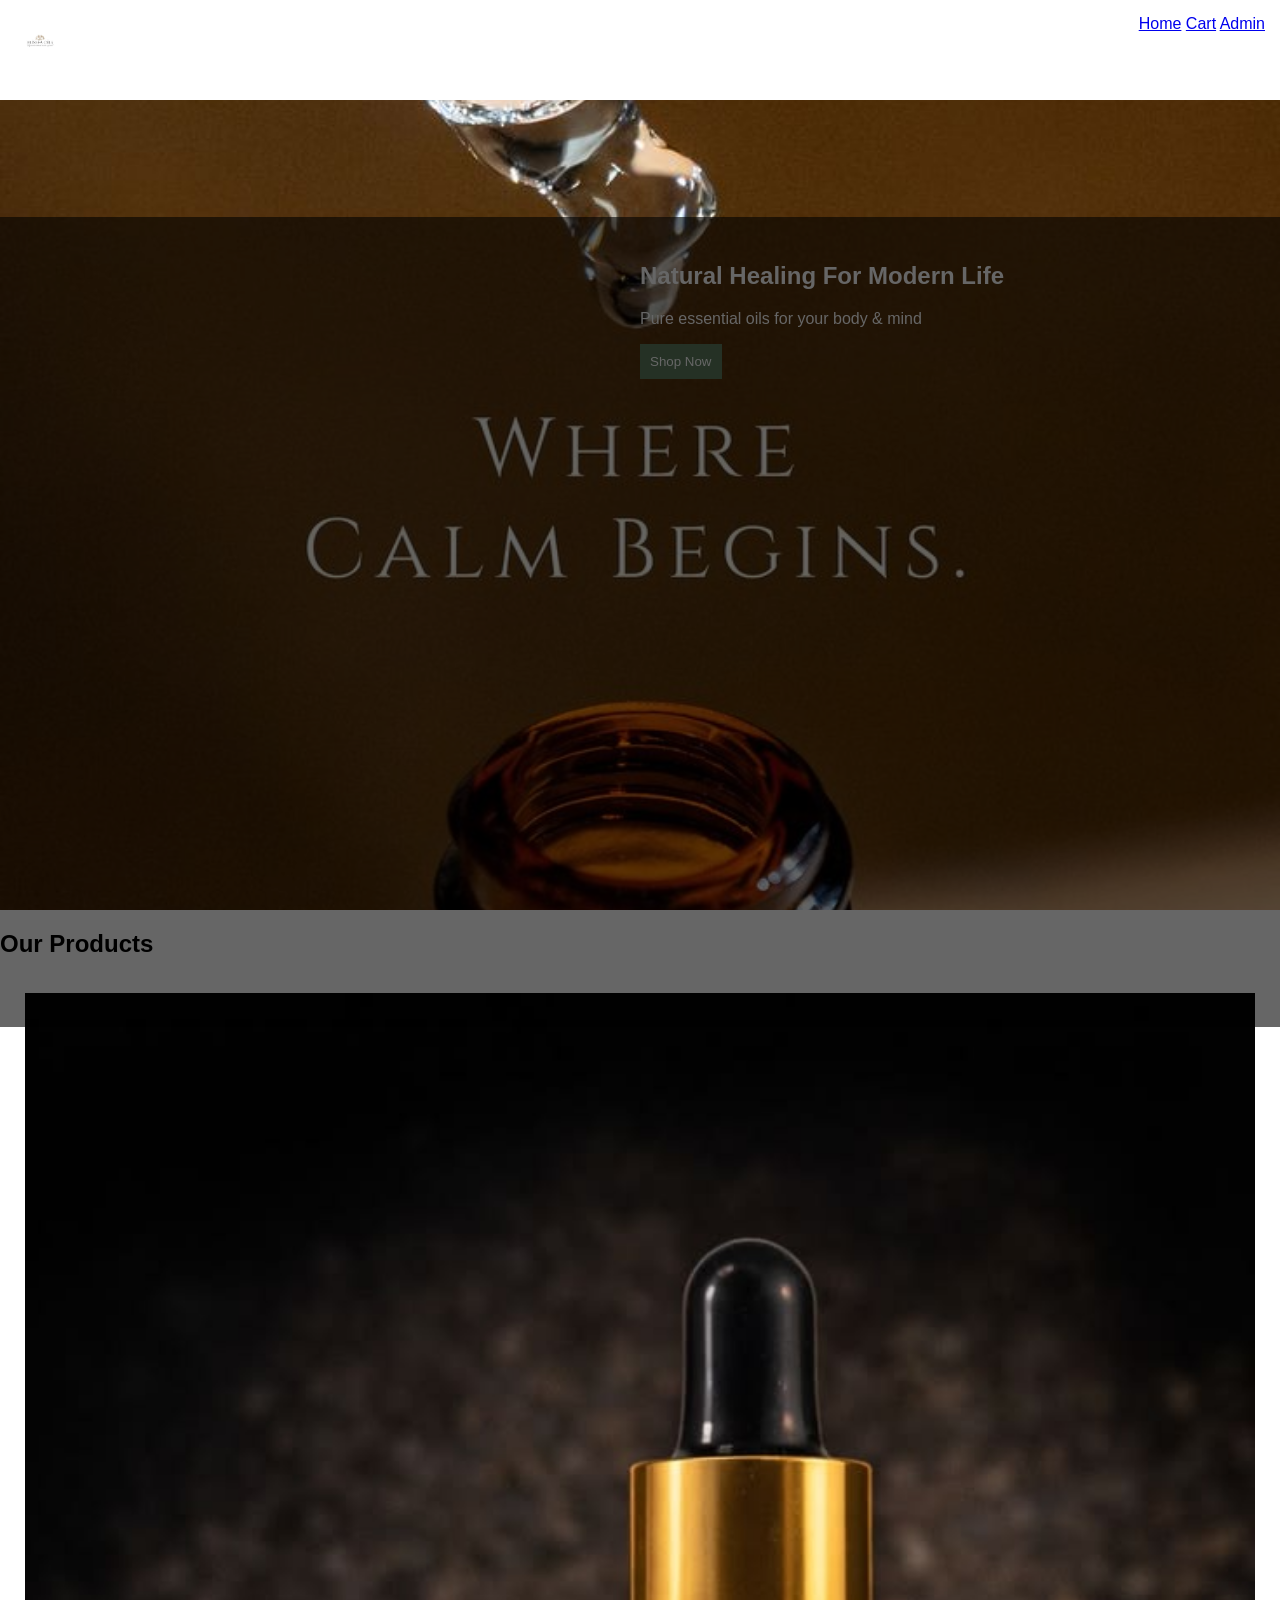
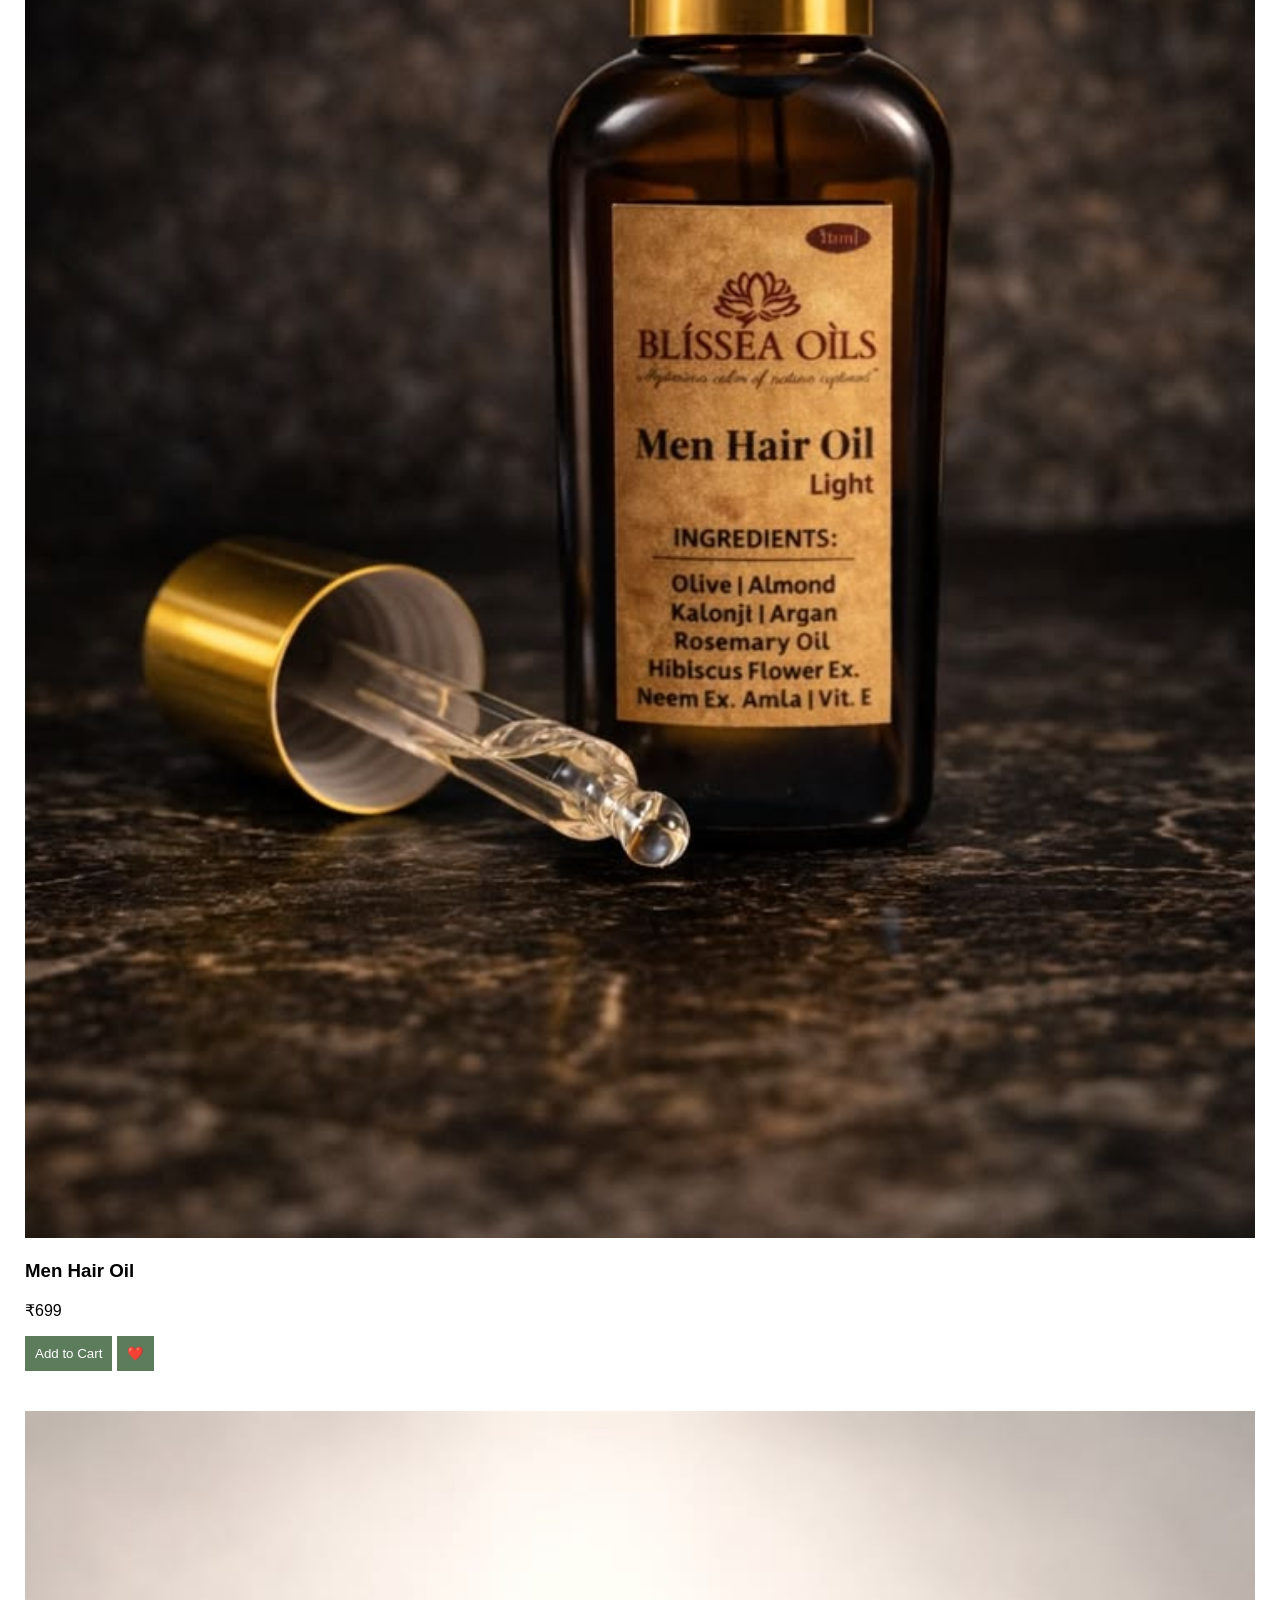
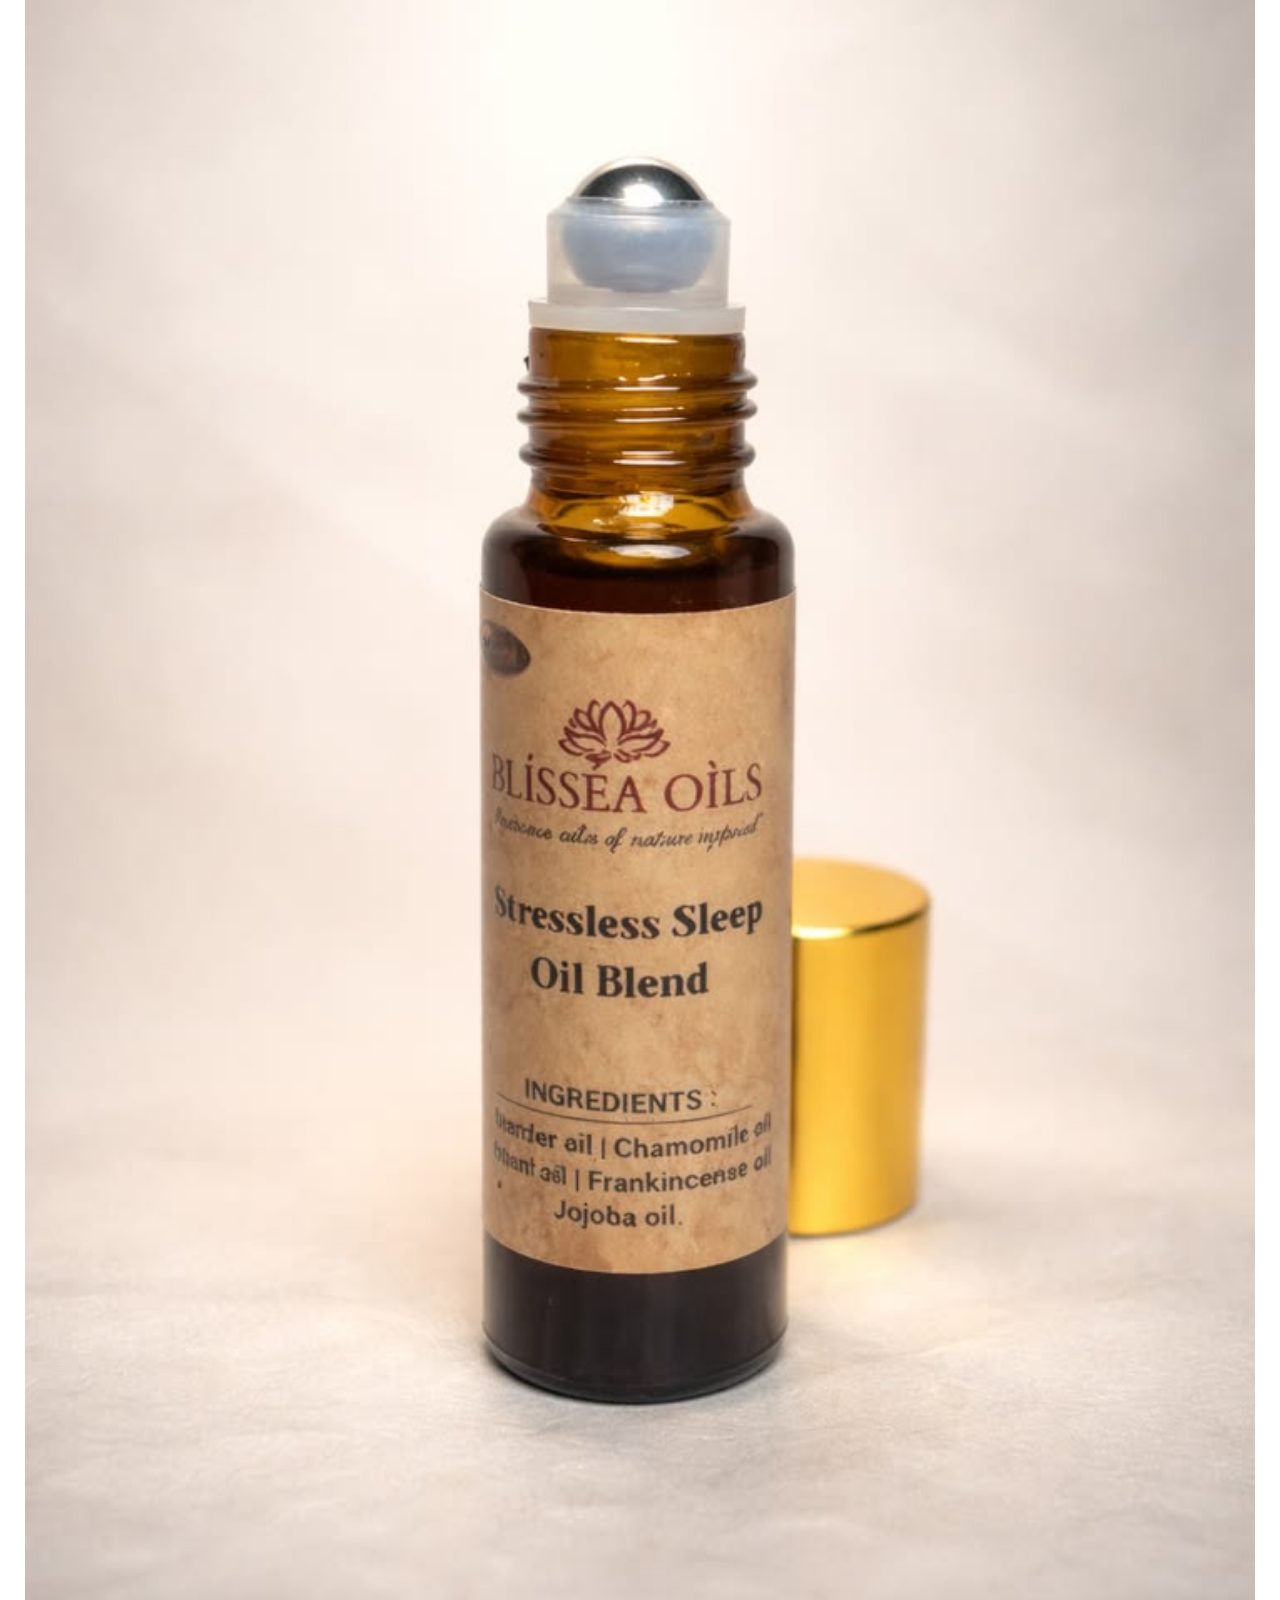
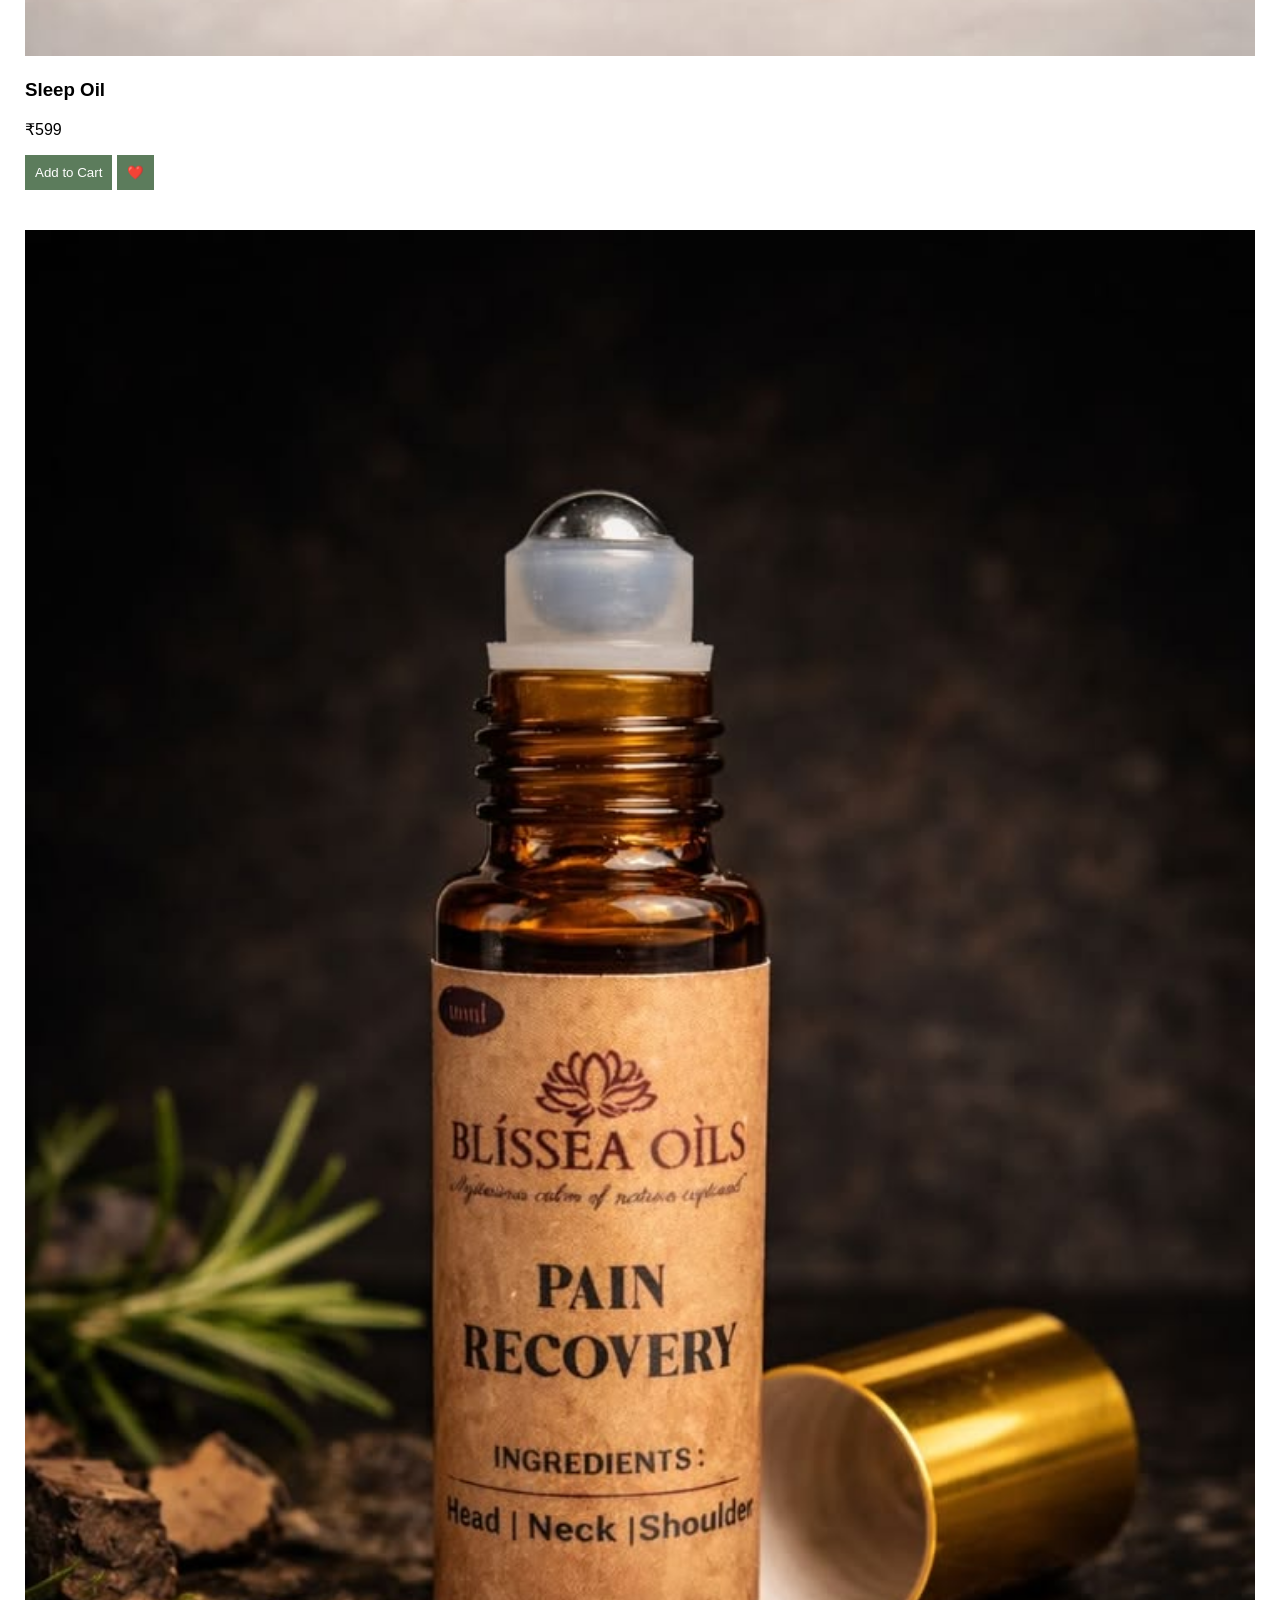
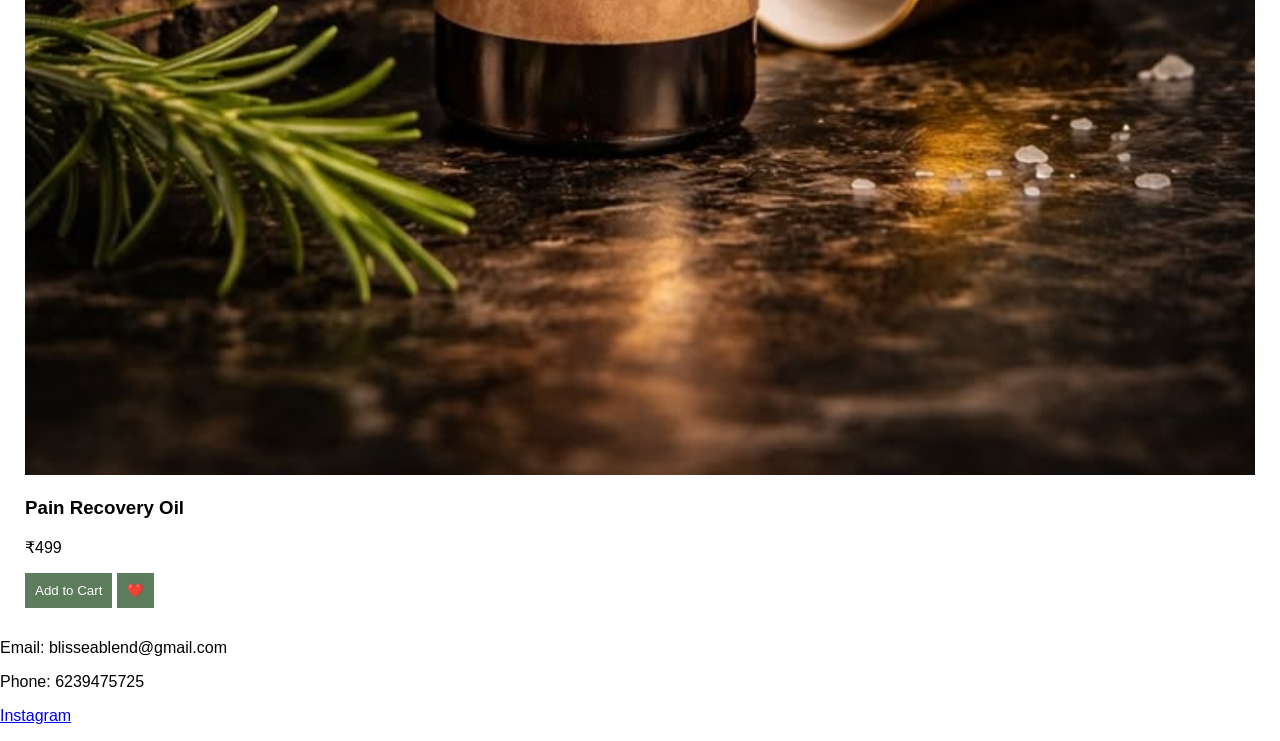
==== commit ec45a45e: "Add files via upload" ====
--- a/index.html
+++ b/index.html
@@ -31,9 +31,9 @@
 </section>
 
 <footer>
-  <p>Email: your@email.com</p>
-  <p>Phone: 9876543210</p>
-  <p><a href="https://instagram.com">Instagram</a></p>
+  <p>Email: blisseablend@gmail.com</p>
+  <p>Phone: 6239475725</p>
+  <p><a href="https://www.instagram.com/blisseaoils?igsh=bnFuNWdiZDY4bW56&utm_source=qr">Instagram</a></p>
 </footer>
 
 <script src="script.js"></script>
--- a/style.css
+++ b/style.css
@@ -19,13 +19,13 @@
   content:"";
   position:absolute;
   width:100%; height:100%;
-  background:rgba(0,0,0,0.4);
+  background:rgba(0,0,0,0.6);
 }
 
 .hero-content {
-  position:absolute;
-  top:30%;
-  left:10%;
+  position:relative;
+  top:20%;
+  left:50%;
   color:white;
 }
 
